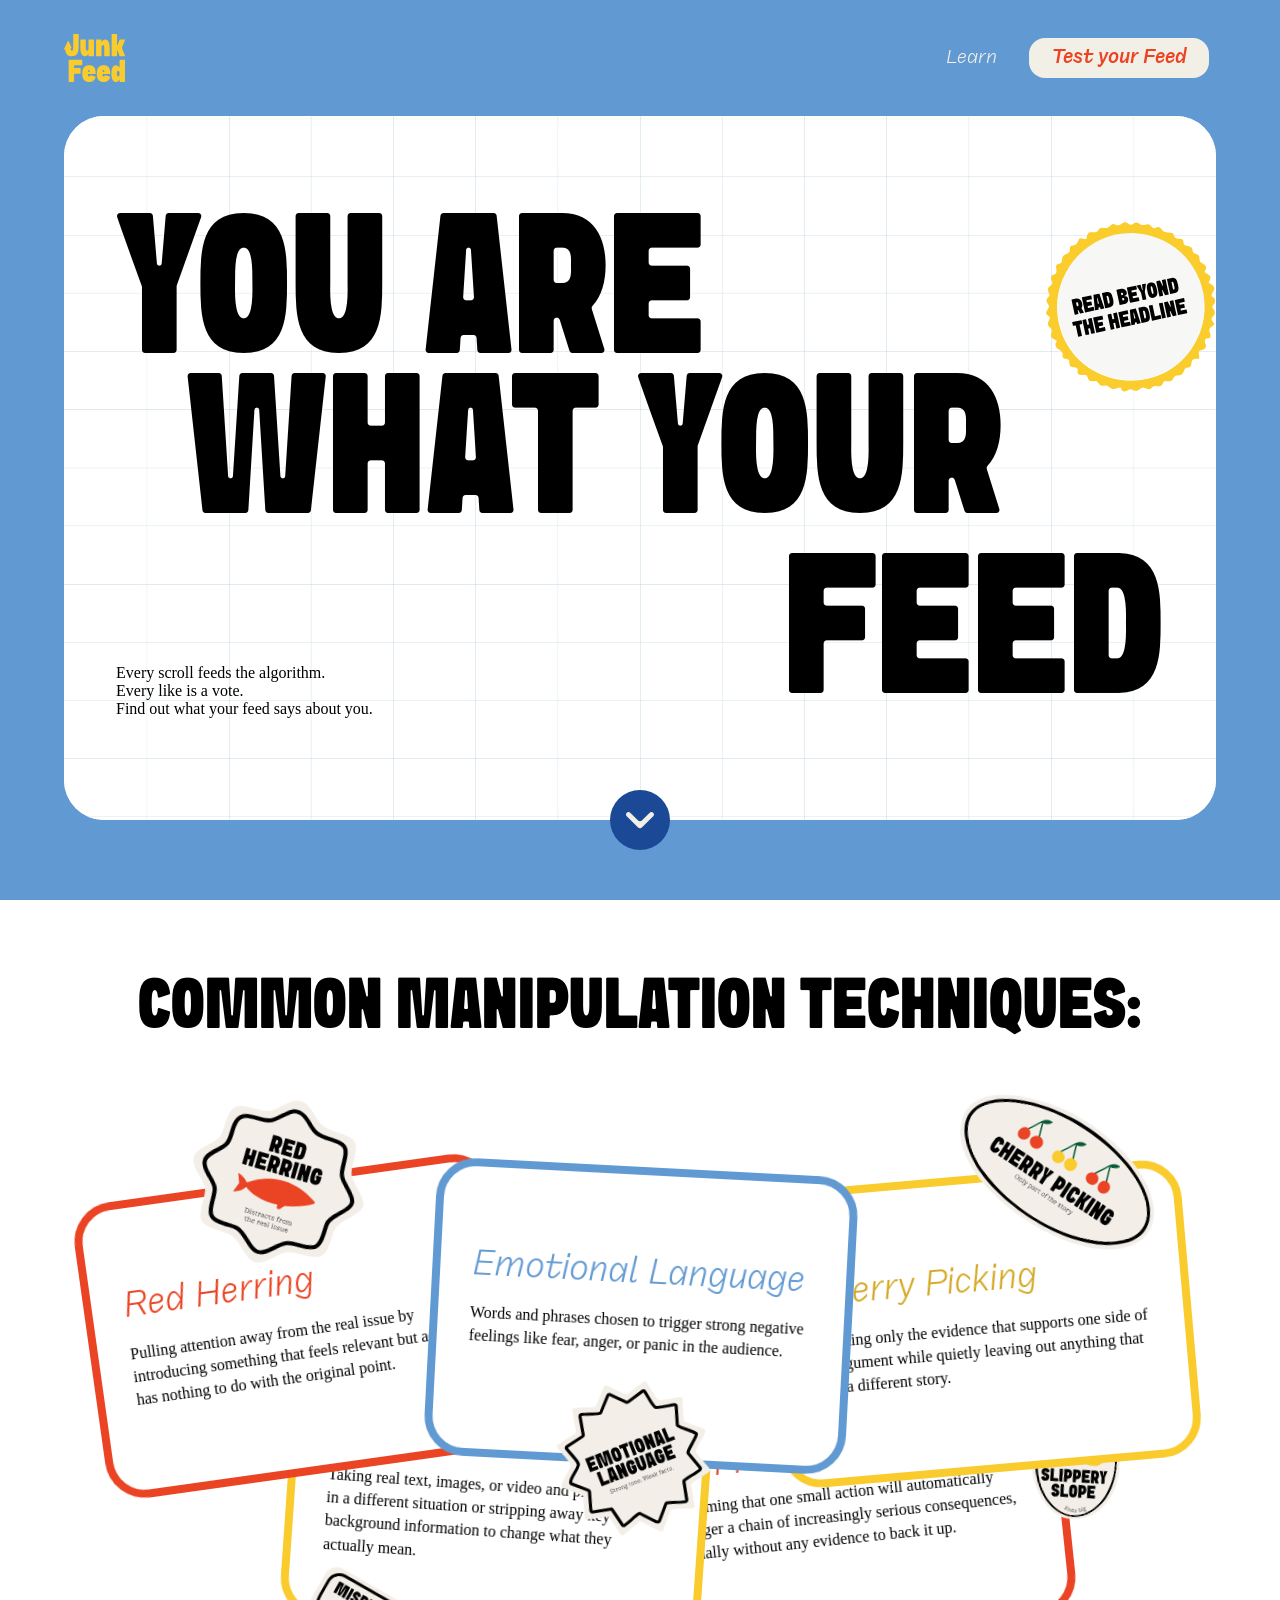
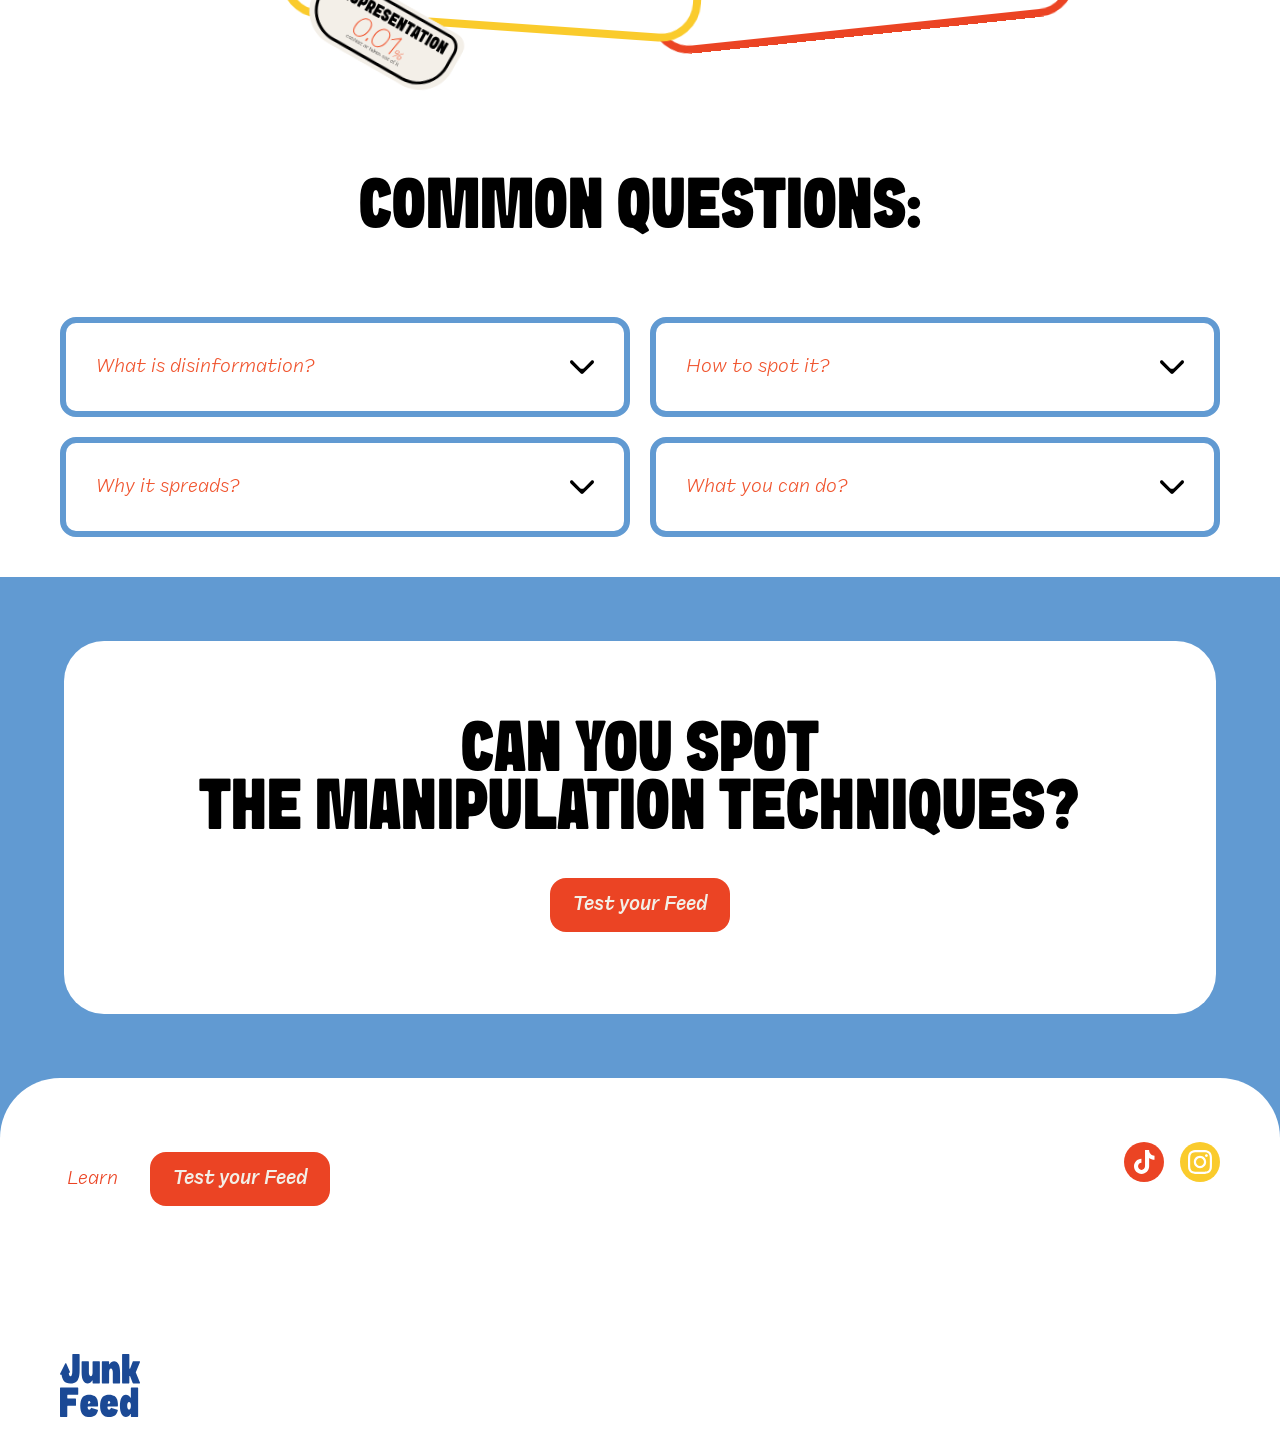
==== index.html @ dbad97f8 "Add Junk Feed static website" ====
<!DOCTYPE html>
<html lang="en">
  <head>
    <meta charset="UTF-8" />
    <meta name="viewport" content="width=device-width, initial-scale=1.0" />
    <title>Junk Feed — You Are What Your Feed</title>
    <link rel="stylesheet" href="css/fonts.css" />
    <link rel="stylesheet" href="css/styles.css" />
    <link rel="stylesheet" href="css/animations.css" />
  </head>
  <body>
    <div class="page page--padded">
      <div class="page__inner">
        <header class="site-header">
          <a href="index.html" class="site-header__logo" aria-label="Junk Feed home">
            <img src="images/logo_nav.svg" alt="Junk Feed" width="62" height="48" />
          </a>
          <button
            type="button"
            class="site-header__menu-toggle"
            aria-expanded="false"
            aria-controls="site-header-nav"
            aria-label="Open menu"
          >
            <span class="site-header__menu-bar" aria-hidden="true"></span>
            <span class="site-header__menu-bar" aria-hidden="true"></span>
            <span class="site-header__menu-bar" aria-hidden="true"></span>
          </button>
          <button
            type="button"
            class="site-header__backdrop"
            aria-label="Close menu"
            tabindex="-1"
            hidden
          ></button>
          <nav id="site-header-nav" class="site-header__nav" aria-label="Main navigation">
            <a href="#techniques" class="site-header__link" data-motion="magnetic">Learn</a>
            <a href="quiz.html" class="btn btn--nav">Test your Feed</a>
          </nav>
        </header>
      </div>

      <div class="hero-block-wrap">
        <section class="hero-block" aria-label="Hero">
          <div class="hero-block__bg" aria-hidden="true"></div>
          <img class="hero-block__grid" src="images/hero-grid.png" alt="" aria-hidden="true" />
          <div class="hero-block__content">
            <h1 class="type-sink-hero hero-block__title">
              You are
              <span class="hero-block__title-line hero-block__title-line--indent">what your</span>
            </h1>
            <img
              class="hero-block__sticker"
              src="images/sticker-hero.svg"
              alt="Read beyond the headline"
              width="243"
              height="243"
            />
            <div class="hero-block__row">
              <p class="hero-block__tagline type-freight-body">
                Every scroll feeds the algorithm.<br />
                Every like is a vote.<br />
                Find out what your feed says about you.
              </p>
              <p class="hero-block__feed type-sink-hero">Feed</p>
            </div>
          </div>
          <a href="#techniques" class="scroll-btn" aria-label="Scroll to techniques">
            <img src="images/icon-arrow.svg" alt="" width="28" height="17" />
          </a>
        </section>
      </div>

      <section id="techniques" class="techniques section" aria-labelledby="techniques-heading">
        <h2 id="techniques-heading" class="techniques__title type-sink-title">
          Common Manipulation Techniques:
        </h2>
        <div class="techniques__grid techniques__grid--home">
          <div class="techniques__row techniques__row--home-first">
            <article
              class="technique-card technique-card--home technique-card--home-1 technique-card--red technique-card--w428"
            >
            <img
              class="technique-badge technique-badge--red-herring"
              src="images/red-herring-sticker.svg"
              alt=""
              aria-hidden="true"
            />
            <h3 class="type-frequenz-card">Red Herring</h3>
            <p class="type-freight-body">
              Pulling attention away from the real issue by introducing something that feels
              relevant but actually has nothing to do with the original point.
            </p>
            </article>
            <article
              class="technique-card technique-card--home technique-card--home-2 technique-card--blue technique-card--w423"
            >
            <img
              class="technique-badge technique-badge--emotional"
              src="images/emotional-language-sticker.svg"
              alt=""
              aria-hidden="true"
            />
            <h3 class="type-frequenz-card">Emotional Language</h3>
            <p class="type-freight-body">
              Words and phrases chosen to trigger strong negative feelings like fear, anger, or
              panic in the audience.
            </p>
            </article>
            <article
              class="technique-card technique-card--home technique-card--home-3 technique-card--yellow technique-card--w421"
            >
            <img
              class="technique-badge technique-badge--cherry"
              src="images/cherry-picking-sticker.svg"
              alt=""
              aria-hidden="true"
            />
            <h3 class="type-frequenz-card">Cherry Picking</h3>
            <p class="type-freight-body">
              Selecting only the evidence that supports one side of an argument while quietly
              leaving out anything that tells a different story.
            </p>
            </article>
          </div>
          <div class="techniques__row techniques__row--home-second">
            <article
              class="technique-card technique-card--home technique-card--home-4 technique-card--yellow technique-card--w421"
            >
            <img
              class="technique-badge technique-badge--misrep"
              src="images/misrepresentation-sticker.svg"
              alt=""
              aria-hidden="true"
            />
            <h3 class="type-frequenz-card">Misrepresentation</h3>
            <p class="type-freight-body">
              Taking real text, images, or video and placing them in a different situation or
              stripping away key background information to change what they actually mean.
            </p>
            </article>
            <article
              class="technique-card technique-card--home technique-card--home-5 technique-card--red technique-card--w428"
            >
            <img
              class="technique-badge technique-badge--slippery"
              src="images/slippery-slope-sticker.svg"
              alt=""
              aria-hidden="true"
            />
            <h3 class="type-frequenz-card">Slippery Slope</h3>
            <p class="type-freight-body">
              Claiming that one small action will automatically trigger a chain of increasingly
              serious consequences, usually without any evidence to back it up.
            </p>
            </article>
          </div>
        </div>
      </section>

      <section id="faq" class="faq faq--full-bleed section" aria-labelledby="faq-heading">
        <h2 id="faq-heading" class="faq__title type-sink-title">Common Questions:</h2>
        <div class="faq__grid">
          <div class="faq-item">
            <button class="faq-item__trigger" type="button" aria-expanded="false">
              <span class="faq-item__question">What is disinformation?</span>
              <span class="faq-item__icon" aria-hidden="true">
                <img src="images/arrow-accordion.svg" alt="" width="24" height="24" />
              </span>
            </button>
            <div class="faq-item__panel" aria-hidden="true">
              <div class="faq-item__answer">
                <p>
                  Disinformation is false or misleading information that is deliberately created and
                  spread to deceive people. Unlike accidental misinformation, disinformation is
                  intentional. It is designed to trigger emotional reactions like fear or outrage,
                  making it more likely to be believed and shared before anyone stops to question it.
                </p>
              </div>
            </div>
          </div>
          <div class="faq-item">
            <button class="faq-item__trigger" type="button" aria-expanded="false">
              <span class="faq-item__question">How to spot it?</span>
              <span class="faq-item__icon" aria-hidden="true">
                <img src="images/arrow-accordion.svg" alt="" width="24" height="24" />
              </span>
            </button>
            <div class="faq-item__panel" aria-hidden="true">
              <div class="faq-item__answer">
                <p>
                  Ask yourself a few simple questions before engaging with any content. Does it make
                  you feel fear, anger, or panic? Does it claim something dramatic that no major news
                  outlet is reporting? Does it use vague sources or no sources at all?
                </p>
              </div>
            </div>
          </div>
          <div class="faq-item">
            <button class="faq-item__trigger" type="button" aria-expanded="false">
              <span class="faq-item__question">Why it spreads?</span>
              <span class="faq-item__icon" aria-hidden="true">
                <img src="images/arrow-accordion.svg" alt="" width="24" height="24" />
              </span>
            </button>
            <div class="faq-item__panel" aria-hidden="true">
              <div class="faq-item__answer">
                <p>
                  Short-form video platforms like TikTok and Instagram use algorithms that
                  prioritise content based on engagement. Every time you watch, rewatch, like, or
                  comment on a video, even a misleading one, the algorithm reads it as a signal of
                  interest and shows it to more people.
                </p>
              </div>
            </div>
          </div>
          <div class="faq-item">
            <button class="faq-item__trigger" type="button" aria-expanded="false">
              <span class="faq-item__question">What you can do?</span>
              <span class="faq-item__icon" aria-hidden="true">
                <img src="images/arrow-accordion.svg" alt="" width="24" height="24" />
              </span>
            </button>
            <div class="faq-item__panel" aria-hidden="true">
              <div class="faq-item__answer">
                <p>
                  You have more power over your feed than you think. Use the Not Interested feature
                  to tell the algorithm what you do not want to see. Report content that feels
                  misleading or harmful.
                </p>
                <p>
                  Check the source before sharing anything that triggers a strong emotional reaction.
                  Small actions add up. Every time you refuse to engage with junk, you starve the
                  algorithm of the signal it needs to spread it further.
                </p>
              </div>
            </div>
          </div>
        </div>
      </section>

      <section class="cta-band section" aria-labelledby="cta-heading">
        <div class="cta-card">
          <h2 id="cta-heading" class="cta-card__title type-sink-title">
            Can you spot<br />the manipulation TECHNIQUES?
          </h2>
          <a href="quiz.html" class="btn btn--cta">Test your Feed</a>
        </div>
      </section>

      <footer class="site-footer section">
        <div class="site-footer__top">
          <nav class="site-footer__nav" aria-label="Footer navigation">
            <a href="#techniques" class="site-footer__link">Learn</a>
            <a href="quiz.html" class="btn btn--cta">Test your Feed</a>
          </nav>
          <div class="site-footer__socials">
            <a href="#" class="site-footer__social site-footer__social--tiktok" aria-label="TikTok">
              <img src="images/tiktok-icon.svg" alt="" width="24" height="24" />
            </a>
            <a
              href="https://www.instagram.com/junk.feed.awareness?igsh=ZHQyY3dncTY5anR4"
              class="site-footer__social site-footer__social--instagram"
              target="_blank"
              rel="noopener noreferrer"
              aria-label="Instagram"
            >
              <img src="images/instagram-icon.svg" alt="" width="24" height="24" />
            </a>
          </div>
        </div>
        <div class="site-footer__logo">
          <img src="images/logo_footer.svg" alt="Junk Feed" width="80" height="63" />
        </div>
      </footer>
    </div>
    <script src="js/nav.js" defer></script>
    <script src="js/learn.js" defer></script>
    <script src="js/motion.js" defer></script>
  </body>
</html>
---- css/fonts.css ----
@font-face {
  font-family: "Sink";
  src: url("../fonts/Sink-Regular.otf") format("opentype");
  font-weight: 400;
  font-style: normal;
  font-display: swap;
}

@font-face {
  font-family: "Frequenz Trial";
  src: url("../fonts/FrequenzTrial-LightItalic.ttf") format("truetype");
  font-weight: 300;
  font-style: italic;
  font-display: swap;
}

@font-face {
  font-family: "Frequenz Trial";
  src: url("../fonts/FrequenzTrial-MediumItalic.ttf") format("truetype");
  font-weight: 500;
  font-style: italic;
  font-display: swap;
}

@font-face {
  font-family: "FreightMacro Pro";
  src: local("FreightMacro Pro Light"), local("Freight Macro Pro Light");
  font-weight: 300;
  font-style: normal;
  font-display: swap;
}
---- css/styles.css ----
/* Figma design tokens */
:root {
  --color-beige: #f2efe7;
  --color-orange: #eb4424;
  --color-blue: #619ad2;
  --color-yellow: #facb2c;
  --color-dark-blue: #1b4995;
  --color-faq-orange: #f0542e;
  --color-faq-border: #b6cbd9;
  --color-black: #000000;
  --color-white: #ffffff;

  --font-sink: "Sink", sans-serif;
  --font-frequenz: "Frequenz Trial", sans-serif;
  --font-freight: "FreightMacro Pro", "Freight Macro Pro", Georgia, serif;

  --max-width: 1440px;
  --content-width: 1312px;
  --radius-lg: 40px;
  --radius-md: 16px;
  --radius-pill: 50px;
  --radius-footer: 60px;
  --sticker-scale: 0.7;
  --hero-bottom-gap: 80px;
  --site-header-height: 116px;
  --color-quiz-selected: #d7e041;

  /* Figma technique-card stroke — 8px solid #eb4424 (main-page decorative line) */
  --brand-line-width: 8px;
  --brand-line-color: var(--color-orange);
}

*,
*::before,
*::after {
  box-sizing: border-box;
  margin: 0;
  padding: 0;
}

html {
  scroll-behavior: smooth;
}

body {
  font-family: var(--font-freight);
  font-weight: 300;
  font-size: 16px;
  line-height: normal;
  letter-spacing: 0;
  color: var(--color-black);
  background-color: var(--color-blue);
  min-height: 100vh;
  overflow-x: hidden;
}

img {
  max-width: 100%;
  height: auto;
  display: block;
}

a {
  text-decoration: none;
  color: inherit;
}

button {
  font-family: inherit;
  cursor: pointer;
  border: none;
  background: none;
}

/* Layout */
.page {
  display: flex;
  flex-direction: column;
  align-items: center;
  width: 100%;
  min-height: 100vh;
}

.page--padded {
  padding: 0 64px;
}

.page__inner {
  width: 100%;
  max-width: var(--max-width);
}

.section {
  width: 100%;
  max-width: var(--max-width);
}

/* Header — Figma nav bar 1312×116, py 28 */
.site-header {
  width: 100%;
  max-width: var(--content-width);
  height: 116px;
  display: flex;
  align-items: center;
  justify-content: space-between;
  padding: 28px 0;
}

.site-header__logo img {
  height: 48px;
  width: 62px;
  object-fit: contain;
}

.site-header__menu-toggle {
  display: none;
}

.site-header__menu-toggle:focus-visible {
  outline: 2px solid var(--color-beige);
  outline-offset: 4px;
  border-radius: 4px;
}

.site-header__menu-bar {
  display: block;
  width: 26px;
  height: 3px;
  border-radius: 2px;
  background-color: var(--color-beige);
  transition:
    transform 0.3s cubic-bezier(0.4, 0, 0.2, 1),
    opacity 0.2s ease;
}

.site-header__backdrop {
  display: none;
}

.site-header__nav {
  display: flex;
  align-items: center;
  gap: 32px;
  padding: 10px 7px;
}

.site-header__link {
  font-family: var(--font-frequenz);
  font-weight: 300;
  font-style: italic;
  font-size: 20px;
  line-height: normal;
  color: var(--color-beige);
}

.site-header__link[aria-current="page"] {
  font-weight: 500;
  text-decoration: underline;
  text-underline-offset: 4px;
}

/* Buttons — Frequenz Trial Medium Italic 20px */
.btn {
  display: inline-flex;
  align-items: center;
  justify-content: center;
  border-radius: var(--radius-md);
  font-family: var(--font-frequenz);
  font-weight: 500;
  font-style: italic;
  font-size: 20px;
  line-height: normal;
  white-space: nowrap;
  transition: opacity 0.15s, transform 0.15s;
}

.btn:hover {
  opacity: 0.92;
  transform: translateY(-1px);
}

.btn:focus-visible,
.scroll-btn:focus-visible,
.faq-item__trigger:focus-visible {
  outline: 2px solid var(--color-dark-blue);
  outline-offset: 3px;
}

.btn--nav {
  background-color: var(--color-beige);
  color: var(--color-orange);
  height: 40px;
  min-width: 180px;
  padding: 0 14px;
}

.btn--cta {
  background-color: var(--color-orange);
  color: var(--color-beige);
  height: 54px;
  min-width: 180px;
  padding: 0 14px;
}

/* Footer — Figma 360px, pt 64, px 60, pb 21, radius top 60; full viewport width */
.site-footer {
  background-color: var(--color-white);
  border-radius: var(--radius-footer) var(--radius-footer) 0 0;
  width: 100vw;
  max-width: none;
  margin-left: calc(50% - 50vw);
  margin-right: calc(50% - 50vw);
  min-height: 360px;
  padding: 64px max(60px, calc((100vw - var(--content-width)) / 2)) 21px;
  display: flex;
  flex-direction: column;
  justify-content: space-between;
  align-items: center;
}

.site-footer__top {
  display: flex;
  align-items: flex-start;
  justify-content: space-between;
  width: 100%;
  max-width: var(--content-width);
}

.site-footer__logo {
  width: 100%;
  max-width: var(--content-width);
}

.site-footer__nav {
  display: flex;
  align-items: center;
  gap: 32px;
  padding: 10px 7px;
}

.site-footer__link {
  font-family: var(--font-frequenz);
  font-weight: 300;
  font-style: italic;
  font-size: 20px;
  color: var(--color-orange);
}

.site-footer__socials {
  display: flex;
  gap: 16px;
}

.site-footer__social {
  width: 40px;
  height: 40px;
  border-radius: var(--radius-pill);
  display: flex;
  align-items: center;
  justify-content: center;
}

.site-footer__social--tiktok {
  background-color: var(--color-orange);
}

.site-footer__social--instagram {
  background-color: var(--color-yellow);
}

.site-footer__social img {
  width: 24px;
  height: 24px;
}

.site-footer__logo img {
  height: 63px;
  width: auto;
}

/* Sink display */
.type-sink-hero {
  font-family: var(--font-sink);
  font-weight: 400;
  font-size: 200px;
  line-height: 0.8;
  letter-spacing: 0;
  text-transform: uppercase;
}

.type-sink-title {
  font-family: var(--font-sink);
  font-weight: 400;
  font-size: 72px;
  line-height: 0.8;
  letter-spacing: 0;
  text-transform: uppercase;
}

.type-sink-quiz-quote {
  font-family: var(--font-sink);
  font-weight: 400;
  font-size: 40px;
  line-height: 0.8;
  letter-spacing: 0;
  text-transform: uppercase;
  text-align: center;
}

.type-frequenz-nav {
  font-family: var(--font-frequenz);
  font-weight: 300;
  font-style: italic;
  font-size: 20px;
  line-height: normal;
}

.type-frequenz-card {
  font-family: var(--font-frequenz);
  font-weight: 300;
  font-style: italic;
  font-size: 36px;
  line-height: 38px;
}

.technique-card--red .type-frequenz-card {
  color: var(--color-orange);
}

.technique-card--blue .type-frequenz-card {
  color: var(--color-blue);
}

.technique-card--yellow .type-frequenz-card {
  color: #d4a824;
}

.type-frequenz-quiz-prompt {
  font-family: var(--font-frequenz);
  font-weight: 300;
  font-style: italic;
  font-size: 36px;
  line-height: 38px;
  color: var(--color-orange);
  text-align: center;
}

.type-frequenz-results {
  font-family: var(--font-frequenz);
  font-weight: 300;
  font-style: italic;
  font-size: 36px;
  line-height: 38px;
  color: var(--color-orange);
  text-align: center;
}

.type-freight-body {
  font-family: var(--font-freight);
  font-weight: 300;
  font-size: 16px;
  line-height: normal;
}

/* Main hero — full viewport width; blue frame via body + bottom gap */
.hero-block-wrap {
  width: 100vw;
  max-width: none;
  margin-left: calc(50% - 50vw);
  margin-right: calc(50% - 50vw);
  padding-left: max(64px, calc((100vw - var(--content-width)) / 2));
  padding-right: max(64px, calc((100vw - var(--content-width)) / 2));
  padding-bottom: var(--hero-bottom-gap);
  box-sizing: border-box;
  min-height: calc(100svh - var(--site-header-height));
  display: flex;
  flex-direction: column;
  align-items: center;
  justify-content: center;
}

.hero-block {
  width: 100%;
  max-width: var(--content-width);
  flex: 1;
  min-height: calc(
    100svh - var(--site-header-height) - var(--hero-bottom-gap) - 60px
  );
  border-radius: var(--radius-lg);
  position: relative;
  overflow: visible;
  display: flex;
  align-items: center;
  justify-content: center;
}

.hero-block__title {
  position: relative;
  z-index: 1;
}

.hero-block__title-line {
  display: block;
}

.hero-block__title-line--indent {
  padding-left: 0.35em;
}

.hero-block__bg {
  position: absolute;
  inset: 0;
  background: var(--color-white);
  border-radius: var(--radius-lg);
}

.hero-block__grid {
  position: absolute;
  inset: 0;
  width: 100%;
  height: 100%;
  object-fit: cover;
  border-radius: var(--radius-lg);
}

.hero-block__content {
  position: relative;
  z-index: 1;
  width: 100%;
  max-width: 1207px;
  min-height: 452px;
  height: 100%;
  padding: 48px 52px;
  display: flex;
  flex-direction: column;
  justify-content: center;
  gap: 20px;
  overflow: visible;
}

.hero-block__row {
  display: flex;
  align-items: flex-end;
  justify-content: space-between;
  max-width: 1122px;
  gap: 24px;
}

.hero-block__tagline {
  max-width: 276px;
}

.hero-block__feed {
  width: 382px;
  text-align: right;
}

/* Figma node 201:3034 — top-right of hero content */
.hero-block__sticker {
  position: absolute;
  right: 0;
  top: 52px;
  width: calc(243px * var(--sticker-scale));
  height: calc(243px * var(--sticker-scale));
  z-index: 2;
  object-fit: contain;
}

/* Half on white card, half on blue — matches Figma hero */
.scroll-btn {
  position: absolute;
  left: 50%;
  bottom: 0;
  z-index: 10;
  width: 60px;
  height: 60px;
  background: var(--color-dark-blue);
  border-radius: 50%;
  display: flex;
  align-items: center;
  justify-content: center;
  transform: translate(-50%, 50%);
  transition: opacity 0.15s, transform 0.15s;
}

.scroll-btn:hover {
  opacity: 0.92;
  transform: translate(-50%, calc(50% + 2px));
}

/* Chevron points down in SVG (cream on dark blue) */
.scroll-btn img {
  width: 28px;
  height: 17px;
  display: block;
  flex-shrink: 0;
}

/* Techniques — full viewport width */
.techniques {
  background: var(--color-white);
  width: 100vw;
  max-width: none;
  margin-left: calc(50% - 50vw);
  margin-right: calc(50% - 50vw);
  padding: 80px max(64px, calc((100vw - var(--content-width)) / 2)) 40px;
  display: flex;
  flex-direction: column;
  align-items: center;
  gap: 80px;
  overflow: visible;
}

.techniques--learn {
  padding-top: 80px;
  padding-bottom: 40px;
}

/* Learn page — content moved to homepage */
.learn-intro {
  background: var(--color-white);
  width: 100vw;
  max-width: none;
  margin-left: calc(50% - 50vw);
  margin-right: calc(50% - 50vw);
  padding: 80px max(64px, calc((100vw - var(--content-width)) / 2)) 64px;
  display: flex;
  flex-direction: column;
  align-items: center;
  gap: 40px;
  text-align: center;
}

.learn-intro__title {
  color: var(--color-black);
  max-width: 900px;
}

.learn-intro__body {
  max-width: 560px;
  color: var(--color-black);
  display: flex;
  flex-direction: column;
  align-items: center;
  gap: 24px;
}

.learn-intro__body a:not(.btn) {
  color: var(--color-orange);
  text-decoration: underline;
  text-underline-offset: 4px;
}

.techniques__title {
  text-align: center;
  color: var(--color-black);
}

.techniques__grid {
  width: 100%;
  display: flex;
  flex-direction: column;
  align-items: center;
  gap: 24px;
}

.techniques__grid--learn {
  gap: 40px;
}

.techniques__row {
  display: flex;
  justify-content: space-between;
  align-items: center;
  gap: 16px;
  width: 100%;
  max-width: var(--content-width);
  position: relative;
  min-height: 363px;
  overflow: visible;
}

/* Homepage — Figma two rows (3 + 2), overlapping cards */
.techniques__grid--home {
  gap: 0;
  width: 100%;
  max-width: var(--content-width);
  display: flex;
  flex-direction: column;
}

.techniques__row--home-first {
  min-height: 360px;
  justify-content: center;
  align-items: center;
  margin-bottom: -96px;
  padding: 48px 24px 0;
}

.techniques__row--home-second {
  min-height: 260px;
  justify-content: center;
  align-items: center;
  max-width: 1320px;
  margin: 0 auto;
  padding: 0 64px 24px;
}

.technique-card--home {
  flex-shrink: 0;
  cursor: pointer;
  transform-origin: center center;
  --card-rotate: 0deg;
  rotate: var(--card-rotate);
}

/* Room for badges so they sit on edges, not over copy */
.technique-card--home-1 {
  padding: 28px 32px 24px;
  padding-top: 104px;
}

.technique-card--home-2 {
  padding: 32px 32px 112px;
}

.technique-card--home-3 {
  padding: 104px 56px 24px 32px;
}

.technique-card--home-4 {
  padding: 32px 32px 108px 40px;
}

.technique-card--home-5 {
  padding: 32px 128px 24px 32px;
}

.technique-card--home > .type-frequenz-card,
.technique-card--home > .type-freight-body {
  position: relative;
  z-index: 2;
}

.techniques__row--home-first .technique-card--home-1 {
  margin: 8px -48px 0 0;
  --card-rotate: -8deg;
  z-index: 3;
}

.techniques__row--home-first .technique-card--home-2 {
  margin: -12px -48px 0;
  --card-rotate: 3deg;
  z-index: 5;
}

.techniques__row--home-first .technique-card--home-3 {
  margin: 4px 0 0 -48px;
  --card-rotate: -5deg;
  z-index: 4;
}

.techniques__row--home-second .technique-card--home-4 {
  margin: -56px -40px 0 72px;
  --card-rotate: 4deg;
  z-index: 2;
}

.techniques__row--home-second .technique-card--home-5 {
  margin: -44px 0 0 -48px;
  --card-rotate: -6deg;
  z-index: 1;
}

/* Badges — on card edges, outside text padding */
.technique-badge {
  position: absolute;
  pointer-events: none;
  z-index: 1;
  object-fit: contain;
  transform-origin: center center;
}

.technique-badge--red-herring {
  --badge-rotate: 12deg;
  top: -88px;
  left: 50%;
  width: calc(247.807px * var(--sticker-scale));
  height: calc(238.568px * var(--sticker-scale));
  translate: -50% 0;
  rotate: var(--badge-rotate);
}

.technique-badge--emotional {
  --badge-rotate: -12deg;
  bottom: -78px;
  left: 50%;
  width: calc(215.843px * var(--sticker-scale));
  height: calc(218.141px * var(--sticker-scale));
  translate: -50% 0;
  rotate: var(--badge-rotate);
}

.technique-badge--cherry {
  --badge-rotate: 19deg;
  top: -82px;
  right: 8px;
  width: calc(301.245px * var(--sticker-scale));
  height: calc(223.254px * var(--sticker-scale));
  rotate: var(--badge-rotate);
}

.technique-badge--misrep {
  --badge-rotate: 13deg;
  bottom: -72px;
  left: 12px;
  width: calc(245.397px * var(--sticker-scale));
  height: calc(152.016px * var(--sticker-scale));
  rotate: var(--badge-rotate);
}

.technique-badge--slippery {
  --badge-rotate: 27deg;
  top: 50%;
  right: -80px;
  width: calc(170.078px * var(--sticker-scale));
  height: calc(193.152px * var(--sticker-scale));
  translate: 0 -50%;
  rotate: var(--badge-rotate);
}

.techniques__row--learn {
  min-height: 363px;
}

.techniques__row--second {
  justify-content: center;
  max-width: 1320px;
  min-height: 300px;
  gap: 16px;
}

.technique-card {
  position: relative;
  flex: 0 1 auto;
  min-height: 298px;
  border: var(--brand-line-width) solid;
  border-radius: var(--radius-lg);
  padding: 80px 32px 16px;
  display: flex;
  flex-direction: column;
  gap: 16px;
  background: var(--color-white);
  overflow: visible;
  z-index: 1;
}

.technique-card--w428 { width: 100%; max-width: 428px; }
.technique-card--w423 { width: 100%; max-width: 423px; }
.technique-card--w421 { width: 100%; max-width: 421px; }

.technique-card--red { border-color: var(--brand-line-color); }
.technique-card--blue { border-color: var(--color-blue); }
.technique-card--yellow { border-color: var(--color-yellow); }

.technique-card .type-freight-body {
  color: var(--color-black);
  line-height: 1.45;
}

/* Stickers — absolute positions from Figma Dev Mode (1312px row) */
.technique-sticker {
  position: absolute;
  pointer-events: none;
  z-index: 2;
  object-fit: contain;
  transform-origin: center center;
}

/* Main page — Frame 18:575 */
.technique-sticker--main-red {
  left: 180px;
  top: -61px;
  width: calc(247.807px * var(--sticker-scale));
  height: calc(238.568px * var(--sticker-scale));
  transform: rotate(12.02deg);
}

.technique-sticker--main-emotional {
  left: 631px;
  top: -42.69px;
  width: calc(215.843px * var(--sticker-scale));
  height: calc(218.141px * var(--sticker-scale));
  transform: rotate(-12.22deg);
}

.technique-sticker--main-cherry {
  left: 1051px;
  top: -66px;
  width: calc(301.245px * var(--sticker-scale));
  height: calc(223.254px * var(--sticker-scale));
  transform: rotate(19.36deg);
}

.technique-sticker--main-misrep {
  left: 190.09px;
  top: -61px;
  width: calc(245.397px * var(--sticker-scale));
  height: calc(152.016px * var(--sticker-scale));
  transform: rotate(12.83deg);
}

.technique-sticker--main-slippery {
  left: 886px;
  top: -76px;
  width: calc(170.078px * var(--sticker-scale));
  height: calc(193.152px * var(--sticker-scale));
  transform: rotate(26.73deg);
}

/* Learn page row 1 — Frame 164:1653 */
.technique-sticker--learn-red {
  left: 214.43px;
  top: -73px;
  width: calc(247.807px * var(--sticker-scale));
  height: calc(238.568px * var(--sticker-scale));
  transform: rotate(12.02deg);
}

.technique-sticker--learn-emotional {
  left: 631px;
  top: -42.69px;
  width: calc(215.843px * var(--sticker-scale));
  height: calc(218.141px * var(--sticker-scale));
  transform: rotate(-12.22deg);
}

.technique-sticker--learn-cherry {
  left: 1062.95px;
  top: -61.05px;
  width: calc(301.245px * var(--sticker-scale));
  height: calc(223.254px * var(--sticker-scale));
  transform: rotate(19.36deg);
}

/* Learn page row 2 — Frame 164:1801 */
.technique-sticker--learn-misrep {
  left: 190.09px;
  top: -61px;
  width: calc(245.397px * var(--sticker-scale));
  height: calc(152.016px * var(--sticker-scale));
  transform: rotate(12.83deg);
}

.technique-sticker--learn-slippery {
  left: 677px;
  top: -26.16px;
  width: calc(170.078px * var(--sticker-scale));
  height: calc(193.152px * var(--sticker-scale));
  transform: rotate(-17.9deg);
}

/* CTA */
.cta-band {
  background: var(--color-blue);
  padding: 64px 0;
  display: flex;
  justify-content: center;
  width: 100%;
}

.cta-card {
  background: var(--color-white);
  border-radius: var(--radius-lg);
  width: 100%;
  max-width: var(--content-width);
  min-height: 373px;
  padding: 57px 63px;
  display: flex;
  flex-direction: column;
  align-items: center;
  justify-content: center;
  gap: 40px;
}

.cta-card__title {
  text-align: center;
  max-width: 1088px;
  color: var(--color-black);
}

/* FAQ — Figma 6px border #619ad2, radius 16, closed h 88 */
.faq {
  background: var(--color-white);
  padding: 80px 60px 40px;
  display: flex;
  flex-direction: column;
  align-items: center;
  gap: 80px;
}

/* Learn page — full viewport width white accordion block */
.faq--full-bleed {
  width: 100vw;
  max-width: none;
  margin-left: calc(50% - 50vw);
  margin-right: calc(50% - 50vw);
  padding: 80px max(60px, calc((100vw - var(--content-width)) / 2)) 40px;
  box-sizing: border-box;
}

.faq__title {
  text-align: center;
  color: var(--color-black);
}

.faq__grid {
  display: grid;
  grid-template-columns: 1fr 1fr;
  gap: 20px;
  align-items: start;
  width: 100%;
  max-width: var(--content-width);
}

.faq-item {
  border: 6px solid var(--color-blue);
  border-radius: var(--radius-md);
  background: var(--color-white);
  overflow: hidden;
  width: 100%;
  align-self: start;
}

.faq-item__trigger {
  width: 100%;
  min-height: 88px;
  box-sizing: border-box;
  display: flex;
  align-items: center;
  justify-content: space-between;
  padding: 24px 30px;
  gap: 20px;
  text-align: left;
  background: none;
  flex-shrink: 0;
}

.faq-item__question {
  font-family: var(--font-frequenz);
  font-weight: 300;
  font-style: italic;
  font-size: 20px;
  line-height: normal;
  color: var(--color-faq-orange);
  flex: 1;
  padding-right: 8px;
}

.faq-item__icon {
  width: 24px;
  height: 24px;
  flex-shrink: 0;
  display: inline-flex;
  align-items: center;
  justify-content: center;
}

/* SVG chevron points up; closed = down ▼, open = up ▲ */
.faq-item__icon img {
  width: 24px;
  height: 14px;
  display: block;
  transition: transform 0.35s ease-in-out;
  transform: rotate(180deg);
}

.faq-item--open .faq-item__icon img {
  transform: rotate(0deg);
}

.faq-item__panel {
  max-height: 0;
  overflow: hidden;
  opacity: 0;
  transition:
    max-height 0.4s ease-in-out,
    opacity 0.35s ease-in-out;
}

.faq-item--open .faq-item__panel {
  opacity: 1;
}

.faq-item--open .faq-item__trigger {
  border-bottom: 1px solid var(--color-faq-border);
  height: auto;
  min-height: 88px;
}

.faq-item__answer {
  padding: 28px 30px 32px;
  font-family: var(--font-freight);
  font-weight: 300;
  font-size: 16px;
  line-height: 1.5;
}

.faq-item__answer p + p {
  margin-top: 1em;
}

/* Quiz shell — Figma frame 62:1512 */
.quiz-screen {
  width: 100%;
  max-width: var(--content-width);
  min-height: 600px;
  border-radius: var(--radius-lg);
  position: relative;
  overflow: hidden;
  display: flex;
  align-items: center;
  justify-content: center;
  padding: 64px 60px 52px;
}

.quiz-screen .hero-block__bg,
.quiz-screen .hero-block__grid {
  position: absolute;
  inset: 0;
  border-radius: var(--radius-lg);
}

.quiz-screen .hero-block__grid {
  width: 100%;
  height: 100%;
  object-fit: cover;
}

.quiz-screen--landing {
  padding: 57px 63px;
}

.quiz-screen__inner {
  position: relative;
  z-index: 1;
  display: flex;
  flex-direction: column;
  align-items: center;
  gap: 60px;
  width: 100%;
  max-width: 1088px;
}

.quiz-screen__body {
  width: 100%;
  display: flex;
  flex-direction: column;
  align-items: center;
  gap: 40px;
}

.quiz-screen__intro {
  display: flex;
  flex-direction: column;
  align-items: center;
  gap: 24px;
  text-align: center;
}

/* Quiz pages — question progress bar matches Figma technique-card stroke */
.quiz-progress-bar-container {
  position: fixed;
  top: 0;
  left: 0;
  width: 100%;
  height: var(--brand-line-width);
  background: transparent;
  z-index: 10000;
  pointer-events: none;
}

.quiz-progress-bar-container .quiz-progress-bar {
  display: block;
  height: 100%;
  width: 0%;
  background-color: var(--brand-line-color);
  border-radius: 0;
  transition: width 0.4s ease-out;
}

.quiz-progress {
  font-family: var(--font-freight);
  font-weight: 300;
  font-size: 16px;
  line-height: normal;
  width: 104px;
  text-align: center;
}

.quiz-quote-wrap {
  max-width: 1089px;
  padding: 0 107px;
}

.quiz-quote {
  color: var(--color-black);
}

.quiz-answers {
  display: flex;
  gap: 20px;
  width: 100%;
  max-width: 856px;
}

.quiz-answers__col {
  flex: 1;
  display: flex;
  flex-direction: column;
  gap: 40px;
}

.quiz-answer-btn {
  width: 100%;
  height: 54px;
  border-radius: var(--radius-md);
  background: var(--color-blue);
  color: var(--color-beige);
  font-family: var(--font-frequenz);
  font-weight: 500;
  font-style: italic;
  font-size: 20px;
  line-height: normal;
  padding: 0 14px;
  transition: background 0.2s, transform 0.15s;
}

.quiz-answer-btn:hover:not(:disabled) {
  opacity: 0.9;
}

.quiz-answer-btn:disabled {
  cursor: default;
}

.quiz-answer-btn:disabled:hover {
  opacity: 1;
  transform: none;
}

/* Figma feedback — green: correct, orange: wrong selection */
.quiz-answer-btn--correct {
  background: var(--color-quiz-selected);
  color: var(--color-beige);
}

.quiz-answer-btn--incorrect {
  background: var(--color-orange);
  color: var(--color-beige);
}

.quiz-next-btn {
  min-width: 180px;
}

.quiz-next-btn[hidden] {
  display: none;
}

.results-copy {
  display: flex;
  flex-direction: column;
  align-items: center;
  gap: 24px;
  text-align: center;
}

.results-title {
  max-width: 1088px;
  color: var(--color-black);
}

/* Responsive */
@media (max-width: 768px) {
  .page--padded {
    padding: 0 20px;
  }

  body.is-nav-open {
    overflow: hidden;
  }

  .site-header {
    position: relative;
    z-index: 10002;
    flex-direction: row;
    align-items: center;
    justify-content: space-between;
    height: 72px;
    gap: 0;
    padding: 12px 0;
  }

  .site-header__menu-toggle {
    display: flex;
    flex-direction: column;
    justify-content: center;
    align-items: center;
    gap: 6px;
    width: 48px;
    height: 48px;
    padding: 0;
    margin-left: auto;
    flex-shrink: 0;
  }

  .site-header.is-menu-open .site-header__menu-bar:nth-child(1) {
    transform: translateY(9px) rotate(45deg);
  }

  .site-header.is-menu-open .site-header__menu-bar:nth-child(2) {
    opacity: 0;
  }

  .site-header.is-menu-open .site-header__menu-bar:nth-child(3) {
    transform: translateY(-9px) rotate(-45deg);
  }

  .site-header__backdrop {
    display: block;
    position: fixed;
    inset: 0;
    z-index: 10000;
    border: none;
    padding: 0;
    margin: 0;
    width: 100%;
    height: 100%;
    background: rgba(0, 0, 0, 0.45);
    cursor: pointer;
    opacity: 0;
    visibility: hidden;
    transition:
      opacity 0.3s ease,
      visibility 0.3s ease;
  }

  .site-header.is-menu-open .site-header__backdrop {
    opacity: 1;
    visibility: visible;
  }

  .site-header__nav {
    position: fixed;
    top: 0;
    right: 0;
    z-index: 10001;
    width: min(88vw, 320px);
    height: 100dvh;
    height: 100vh;
    flex-direction: column;
    align-items: stretch;
    justify-content: flex-start;
    gap: 28px;
    padding: 96px 28px 40px;
    background-color: var(--color-dark-blue);
    box-shadow: -8px 0 32px rgba(0, 0, 0, 0.2);
    transform: translateX(100%);
    visibility: hidden;
    transition: transform 0.35s cubic-bezier(0.4, 0, 0.2, 1), visibility 0.35s;
    overflow-y: auto;
  }

  .site-header.is-menu-open .site-header__nav {
    transform: translateX(0);
    visibility: visible;
  }

  .site-header__link {
    font-size: 24px;
    padding: 8px 0;
  }

  .btn--nav,
  .btn--cta {
    width: 100%;
    min-width: unset;
    height: 52px;
    font-size: 20px;
  }

  :root {
    --site-header-height: 72px;
  }

  .type-sink-hero {
    font-size: 48px;
  }

  .type-sink-title,
  .cta-card__title,
  .techniques__title,
  .faq__title,
  .results-title {
    font-size: 36px;
  }

  .type-sink-quiz-quote {
    font-size: 24px;
  }

  .hero-block__row {
    flex-direction: column;
    align-items: flex-start;
  }

  .hero-block__feed {
    width: auto;
    font-size: 48px;
    align-self: flex-end;
  }

  :root {
    --hero-bottom-gap: 48px;
  }

  .hero-block-wrap {
    padding-left: 20px;
    padding-right: 20px;
    min-height: calc(100svh - 180px);
  }

  .hero-block {
    min-height: calc(100svh - 280px);
  }

  .hero-block__sticker {
    position: static;
    margin: 16px auto 0;
    width: calc(160px * var(--sticker-scale));
    height: auto;
    left: auto;
    top: auto;
  }

  .scroll-btn {
    width: 52px;
    height: 52px;
    transform: translate(-50%, 50%);
  }

  .scroll-btn:hover {
    transform: translate(-50%, calc(50% + 2px));
  }

  .scroll-btn img {
    width: 24px;
    height: auto;
  }

  .technique-sticker {
    position: static;
    display: block;
    width: min(70vw, calc(220px * var(--sticker-scale))) !important;
    height: auto !important;
    margin: 0 auto 12px;
    transform: none !important;
  }

  .techniques__row--home-first,
  .techniques__row--home-second {
    flex-direction: column;
    min-height: auto;
    padding: 0;
    gap: 48px;
    margin-bottom: 0;
  }

  .techniques__row--home-first .technique-card--home,
  .techniques__row--home-second .technique-card--home {
    width: 100%;
    max-width: 400px;
    margin: 0 auto !important;
    rotate: 0deg !important;
    translate: none !important;
    scale: 1 !important;
    opacity: 1 !important;
    z-index: 1 !important;
    animation: none !important;
  }

  .techniques__grid--home .technique-card.motion-card-reveal.is-visible .type-frequenz-card,
  .techniques__grid--home .technique-card.motion-card-reveal.is-visible .type-freight-body {
    animation: none !important;
    translate: none !important;
  }

  .technique-card--home:hover {
    translate: none !important;
    scale: 1.02 !important;
  }

  .techniques__grid--home:has(.technique-card--home:hover) .technique-card--home:not(:hover) {
    opacity: 1 !important;
    scale: 1 !important;
  }

  .technique-badge {
    position: static;
    display: block;
    width: min(70vw, calc(220px * var(--sticker-scale))) !important;
    height: auto !important;
    margin: 0 auto 12px;
    translate: none !important;
    rotate: none !important;
    top: auto;
    right: auto;
    bottom: auto;
    left: auto;
  }

  .techniques__row--learn,
  .techniques__row--second {
    flex-direction: column;
    min-height: auto;
    padding: 0;
    gap: 24px;
    margin-bottom: 0;
  }

  .technique-sticker {
    position: static;
    display: block;
    width: min(70vw, calc(220px * var(--sticker-scale))) !important;
    height: auto !important;
    margin: 0 auto 12px;
    transform: none !important;
  }

  .techniques__row--learn .technique-sticker {
    order: -1;
  }

  .techniques {
    padding: 48px 20px 32px;
    gap: 40px;
  }

  .techniques--learn {
    padding-top: 48px;
    padding-bottom: 32px;
  }

  .faq--full-bleed {
    padding: 48px 20px 32px;
  }

  .site-footer {
    padding-left: 20px;
    padding-right: 20px;
  }

  .scroll-btn img {
    width: 22px;
    height: auto;
  }

  .faq-item__trigger {
    padding: 20px 24px;
    min-height: 72px;
    height: auto;
  }

  .faq-item__answer {
    padding: 24px 24px 28px;
  }

  .faq-item__icon {
    align-self: center;
  }

  .technique-card {
    max-width: 100% !important;
    width: 100%;
  }

  .faq__grid {
    grid-template-columns: 1fr;
  }

  .faq-item__question {
    font-size: 20px;
    line-height: normal;
  }

  .quiz-answers {
    flex-direction: column;
    max-width: 100%;
  }

  .quiz-quote-wrap {
    padding: 0;
  }

  .site-footer__top {
    flex-direction: column;
    gap: 24px;
    align-items: center;
  }

  .site-footer__nav {
    flex-direction: column;
    width: 100%;
  }

  .site-footer__nav .btn--cta {
    width: 100%;
  }
}
---- css/animations.css ----
/* Motion design tokens */
:root {
  --motion-speed: 0.3s;
  --motion-speed-slow: 0.5s;
  --motion-ease: cubic-bezier(0.4, 0, 0.2, 1);
  --motion-bounce: cubic-bezier(0.68, -0.55, 0.265, 1.55);
  --motion-spring: cubic-bezier(0.34, 1.56, 0.64, 1);
}

/* Reduced motion */
.reduce-motion *,
.reduce-motion *::before,
.reduce-motion *::after {
  animation-duration: 0.01ms !important;
  animation-iteration-count: 1 !important;
  transition-duration: 0.01ms !important;
}

.reduce-motion .motion-card-reveal,
.reduce-motion .motion-sticker-reveal {
  opacity: 1 !important;
  transform: none !important;
  transition: none !important;
  will-change: auto !important;
}

.reduce-motion .technique-card.motion-card-hover.is-hovered,
.reduce-motion .technique-sticker.is-sticker-active {
  transform: none !important;
  box-shadow: none !important;
}

@media (prefers-reduced-motion: reduce) {
  .motion-card-reveal,
  .motion-sticker-reveal {
    opacity: 1;
    transform: none;
    transition: none;
    will-change: auto;
  }

  .technique-card.motion-card-hover.is-hovered,
  .technique-sticker.is-sticker-active {
    transform: none !important;
    box-shadow: none !important;
  }
}

/* Magnetic / interactive targets */
.motion-magnetic {
  will-change: transform;
  transform: translateZ(0);
  transition: transform 0.2s var(--motion-ease);
}

.motion-magnetic-btn {
  will-change: transform;
  transform: translateZ(0);
  transition:
    transform 0.25s var(--motion-bounce),
    opacity 0.2s var(--motion-ease),
    background-color 0.2s var(--motion-ease);
}

.motion-magnetic-btn:hover {
  transform: translateZ(0) scale(1.05) rotate(-2deg);
}

/* Stickers */
.motion-sticker {
  will-change: transform;
  transform: translateZ(0);
  transition: transform 0.45s var(--motion-spring);
  cursor: default;
}

.motion-sticker:hover {
  transform: translateZ(0) scale(1.15) rotate(6deg);
  animation: motion-sticker-wobble 0.6s var(--motion-ease);
}

.motion-sticker.is-near {
  animation: motion-sticker-float 2.5s ease-in-out infinite;
}

.motion-sticker.is-pressed {
  animation: motion-sticker-squish 0.45s var(--motion-bounce);
}

@keyframes motion-sticker-wobble {
  0%,
  100% {
    rotate: 6deg;
  }
  25% {
    rotate: -4deg;
  }
  75% {
    rotate: 8deg;
  }
}

@keyframes motion-sticker-float {
  0%,
  100% {
    translate: 0 0;
  }
  50% {
    translate: 0 -6px;
  }
}

@keyframes motion-sticker-squish {
  0% {
    scale: 1 1;
  }
  35% {
    scale: 1.1 0.9;
  }
  70% {
    scale: 0.95 1.05;
  }
  100% {
    scale: 1 1;
  }
}

/* Technique card hover — lift, scale (+ JS tilt on pointer devices) */
.technique-card.motion-card-hover {
  cursor: pointer;
  transform-style: preserve-3d;
  backface-visibility: hidden;
  transition: transform 0.4s cubic-bezier(0.4, 0, 0.2, 1);
}

.technique-card.motion-card-hover.is-hovered {
  z-index: 10;
  box-shadow: none !important;
}

.technique-sticker.is-sticker-active {
  z-index: 11;
  transition: transform 0.4s cubic-bezier(0.68, -0.55, 0.265, 1.55) !important;
}

@media (hover: none) and (pointer: coarse) {
  .technique-card.motion-card-reveal.is-visible:active {
    transform: scale(0.98) translateZ(0);
  }
}

/* Scroll reveal */
.motion-reveal {
  opacity: 0;
  transform: translateY(40px) translateZ(0);
  transition:
    opacity var(--motion-speed-slow) var(--motion-ease),
    transform var(--motion-speed-slow) var(--motion-ease);
}

.motion-reveal.is-visible {
  opacity: 1;
  transform: translateY(0) translateZ(0);
}

.motion-reveal--stagger > * {
  opacity: 0;
  transform: translateY(28px) translateZ(0);
  transition:
    opacity var(--motion-speed-slow) var(--motion-ease),
    transform var(--motion-speed-slow) var(--motion-ease);
}

.motion-reveal--stagger.is-visible > * {
  opacity: 1;
  transform: translateY(0) translateZ(0);
}

/* Technique cards — scroll-triggered staggered reveal */
.motion-card-reveal {
  opacity: 0;
  transform: translateY(50px) scale(0.95) translateZ(0);
  transition:
    opacity 0.8s cubic-bezier(0.4, 0, 0.2, 1),
    transform 0.8s cubic-bezier(0.4, 0, 0.2, 1);
  transition-delay: var(--reveal-delay, 0ms);
  will-change: transform, opacity;
}

.motion-card-reveal.is-visible {
  opacity: 1;
  transform: translateY(0) scale(1) translateZ(0);
  will-change: auto;
}

.motion-sticker-reveal {
  opacity: 0;
  transform: translateY(-20px) scale(0.8) translateZ(0);
  transition:
    opacity 0.6s cubic-bezier(0.4, 0, 0.2, 1),
    transform 0.6s cubic-bezier(0.68, -0.55, 0.265, 1.55);
  transition-delay: var(--reveal-delay, 300ms);
  will-change: transform, opacity;
}

.motion-sticker-reveal.is-visible {
  opacity: 1;
  will-change: auto;
}

.technique-sticker--main-red.motion-sticker-reveal.is-visible,
.technique-sticker--learn-red.motion-sticker-reveal.is-visible {
  transform: rotate(12.02deg) translateZ(0);
}

.technique-sticker--main-emotional.motion-sticker-reveal.is-visible,
.technique-sticker--learn-emotional.motion-sticker-reveal.is-visible {
  transform: rotate(-12.22deg) translateZ(0);
}

.technique-sticker--main-cherry.motion-sticker-reveal.is-visible,
.technique-sticker--learn-cherry.motion-sticker-reveal.is-visible {
  transform: rotate(19.36deg) translateZ(0);
}

.technique-sticker--learn-misrep.motion-sticker-reveal.is-visible {
  transform: rotate(12.83deg) translateZ(0);
}

.technique-sticker--learn-slippery.motion-sticker-reveal.is-visible {
  transform: rotate(-17.9deg) translateZ(0);
}

/* Parallax layers */
.motion-parallax {
  will-change: transform;
  transform: translateZ(0);
}

/* No shadow / glow on hover (site-wide) */
a:hover,
button:hover,
.btn:hover,
.technique-card:hover,
.technique-card.motion-card-hover.is-hovered,
.motion-sticker:hover,
.site-footer__social:hover,
.scroll-btn:hover,
.quiz-answer-btn:hover {
  box-shadow: none !important;
  text-shadow: none !important;
  filter: none !important;
}

/* Quiz */
.quiz-screen.motion-quiz-enter {
  animation: motion-quiz-slide-in 0.55s var(--motion-ease) forwards;
}

.quiz-screen.motion-quiz-exit {
  animation: motion-quiz-slide-out 0.4s var(--motion-ease) forwards;
}

@keyframes motion-quiz-slide-in {
  from {
    opacity: 0;
    transform: translateX(60px) translateZ(0);
  }
  to {
    opacity: 1;
    transform: translateX(0) translateZ(0);
  }
}

@keyframes motion-quiz-slide-out {
  from {
    opacity: 1;
    transform: translateX(0) translateZ(0);
  }
  to {
    opacity: 0;
    transform: translateX(-80px) translateZ(0);
  }
}

.quiz-answer-btn.motion-answer-pop {
  animation: motion-answer-pop 0.4s var(--motion-bounce);
}

.quiz-answer-btn.motion-shake {
  animation: motion-shake 0.5s var(--motion-ease);
}

.quiz-answer-btn.motion-success-bounce {
  animation: motion-success-bounce 0.55s var(--motion-bounce);
}

#quiz-answers.is-animating .quiz-answer-btn {
  pointer-events: none;
}

@keyframes motion-shake {
  0%,
  100% {
    transform: translateX(0) translateZ(0);
  }
  20%,
  60% {
    transform: translateX(-10px) translateZ(0);
  }
  40%,
  80% {
    transform: translateX(10px) translateZ(0);
  }
}

@keyframes motion-success-bounce {
  0%,
  100% {
    transform: scale(1) translateZ(0);
  }
  40% {
    transform: scale(1.06) translateZ(0);
  }
  70% {
    transform: scale(0.98) translateZ(0);
  }
}

@keyframes motion-answer-pop {
  0% {
    transform: scale(1) translateZ(0);
  }
  50% {
    transform: scale(1.04) translateZ(0);
  }
  100% {
    transform: scale(1) translateZ(0);
  }
}

/* Results */
.results-copy.motion-results-enter {
  animation: motion-results-in 0.7s var(--motion-bounce) forwards;
}

@keyframes motion-results-in {
  from {
    opacity: 0;
    transform: scale(0.92) translateY(24px) translateZ(0);
  }
  to {
    opacity: 1;
    transform: scale(1) translateY(0) translateZ(0);
  }
}

/* Confetti particles */
.motion-confetti {
  position: fixed;
  inset: 0;
  pointer-events: none;
  z-index: 10000;
  overflow: hidden;
}

.motion-confetti__piece {
  position: absolute;
  width: 10px;
  height: 10px;
  border-radius: 2px;
  opacity: 0;
  animation: motion-confetti-fall 1.2s var(--motion-ease) forwards;
  will-change: transform, opacity;
}

@keyframes motion-confetti-fall {
  0% {
    opacity: 1;
    transform: translateY(0) rotate(0deg) translateZ(0);
  }
  100% {
    opacity: 0;
    transform: translate(var(--dx), var(--dy)) rotate(720deg) translateZ(0);
  }
}

/* Homepage technique cards — flat 2D testimonial motion (translate only) */
@keyframes testimonial-card-slam {
  0% {
    translate: 0 88px;
  }
  55% {
    translate: 0 -10px;
  }
  78% {
    translate: 0 5px;
  }
  100% {
    translate: 0 0;
  }
}

@keyframes testimonial-card-float {
  0%,
  100% {
    translate: 0 0;
  }
  50% {
    translate: 0 -12px;
  }
}

@keyframes testimonial-text-rise {
  0% {
    translate: 0 28px;
  }
  100% {
    translate: 0 0;
  }
}

.techniques__grid--home .technique-card.motion-card-reveal {
  opacity: 1;
  translate: 0 88px;
  scale: 1;
  rotate: var(--card-rotate);
  will-change: translate;
}

.techniques__grid--home .technique-card.motion-card-reveal.is-visible {
  opacity: 1;
  will-change: translate;
  animation:
    testimonial-card-slam 1.1s cubic-bezier(0.22, 1.2, 0.36, 1) var(--reveal-delay, 0ms) forwards,
    testimonial-card-float 5.5s ease-in-out calc(var(--reveal-delay, 0ms) + 1.1s) infinite;
}

.techniques__grid--home .technique-card.motion-card-reveal.is-visible .type-frequenz-card {
  animation: testimonial-text-rise 0.85s cubic-bezier(0.22, 1.15, 0.36, 1)
    calc(var(--reveal-delay, 0ms) + 0.18s) both;
}

.techniques__grid--home .technique-card.motion-card-reveal.is-visible .type-freight-body {
  animation: testimonial-text-rise 0.85s cubic-bezier(0.22, 1.15, 0.36, 1)
    calc(var(--reveal-delay, 0ms) + 0.32s) both;
}

.technique-card--home {
  opacity: 1;
  transition: translate 0.55s cubic-bezier(0.22, 1.15, 0.36, 1);
}

.technique-card--home:hover {
  animation-play-state: paused, paused;
  translate: 0 -22px;
  scale: 1;
  z-index: 100;
}

.techniques__grid--home:has(.technique-card--home:hover) .technique-card--home:not(:hover) {
  opacity: 1;
  scale: 1;
  translate: 0 6px;
}

.reduce-motion .techniques__grid--home .technique-card.motion-card-reveal,
.reduce-motion .techniques__grid--home .technique-card.motion-card-reveal.is-visible,
.reduce-motion .techniques__grid--home .technique-card.motion-card-reveal.is-visible .type-frequenz-card,
.reduce-motion .techniques__grid--home .technique-card.motion-card-reveal.is-visible .type-freight-body {
  opacity: 1 !important;
  translate: 0 0 !important;
  scale: 1 !important;
  animation: none !important;
}

@media (prefers-reduced-motion: reduce) {
  .techniques__grid--home .technique-card.motion-card-reveal.is-visible,
  .techniques__grid--home .technique-card.motion-card-reveal.is-visible .type-frequenz-card,
  .techniques__grid--home .technique-card.motion-card-reveal.is-visible .type-freight-body {
    animation: none;
    translate: 0 0;
    rotate: var(--card-rotate);
  }
}

@media (max-width: 1200px) {
  .techniques__row--home-first .technique-card--home-1,
  .techniques__row--home-first .technique-card--home-3 {
    margin-left: 0;
    margin-right: -36px;
  }

  .techniques__row--home-second .technique-card--home-4 {
    margin-left: 32px;
  }
}

@media (max-width: 768px) {
  .technique-card.motion-card-hover.is-hovered {
    transform: none !important;
    box-shadow: none !important;
  }
}
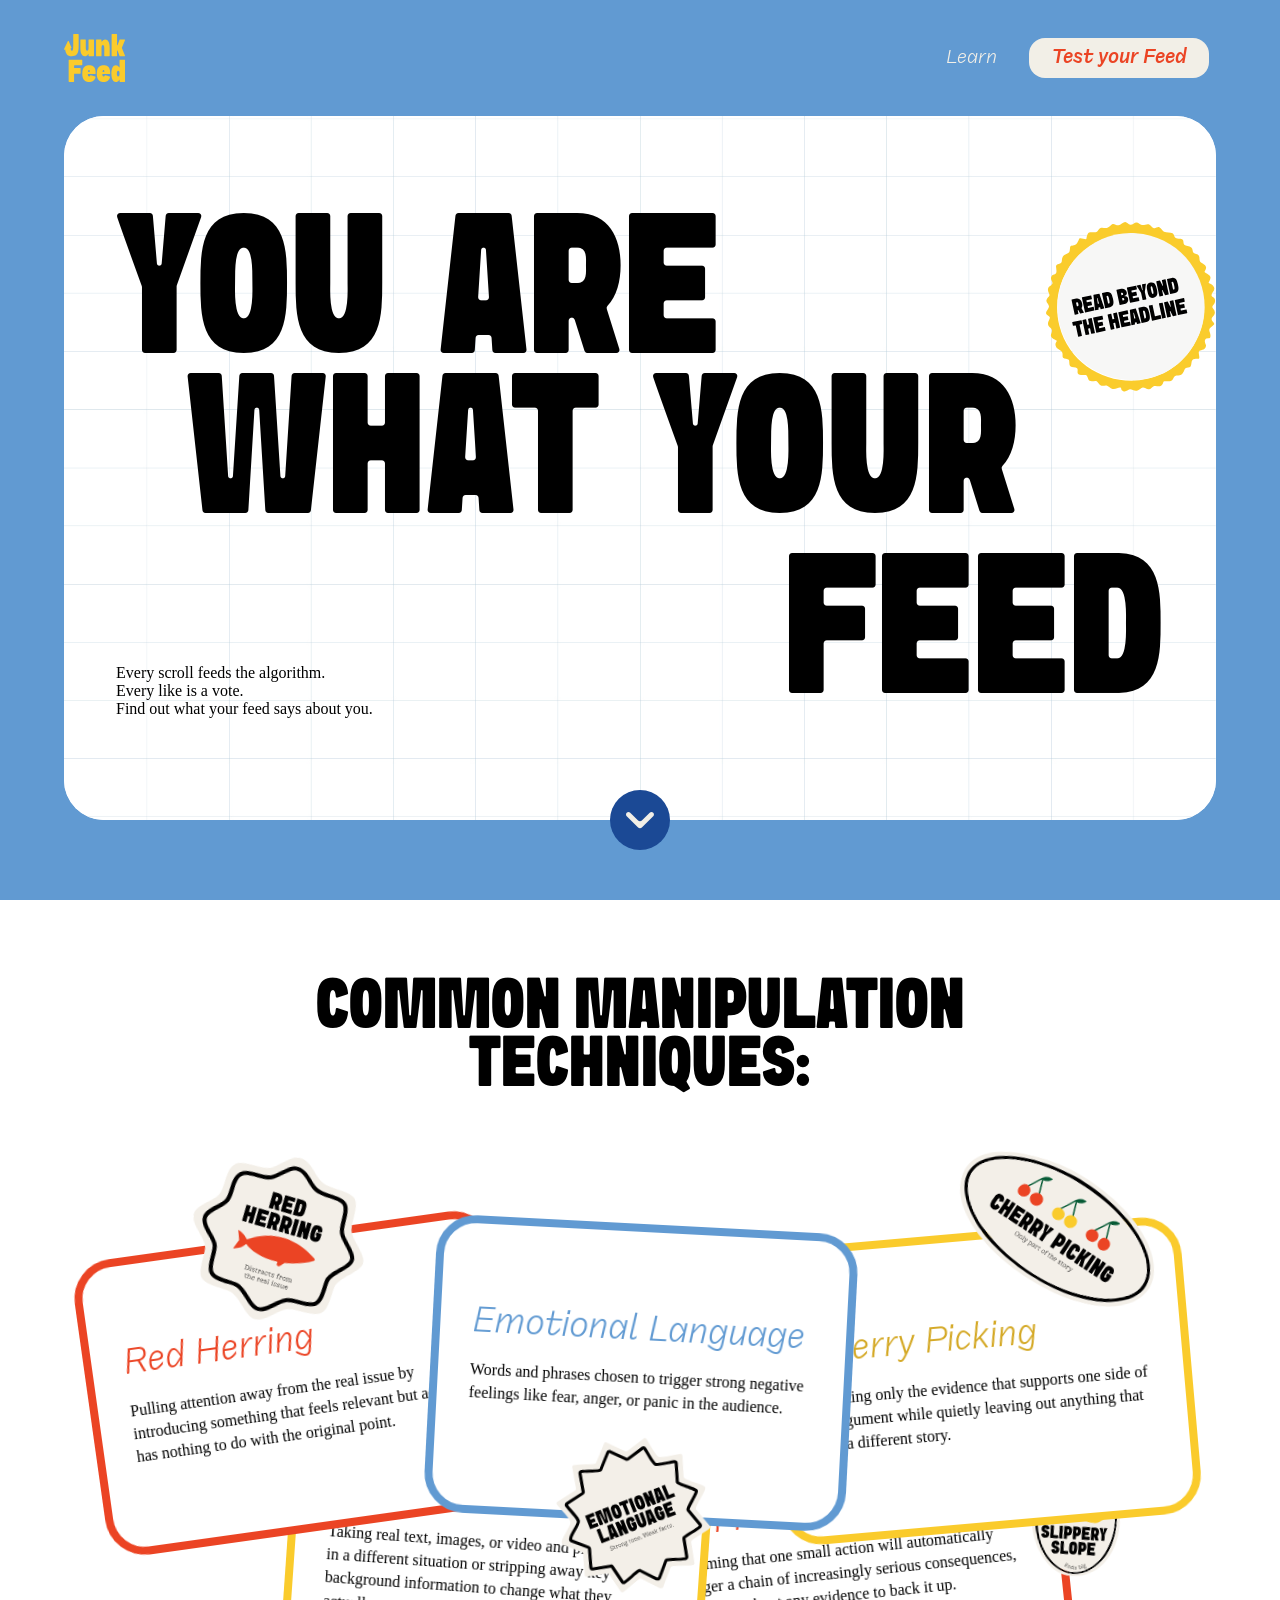
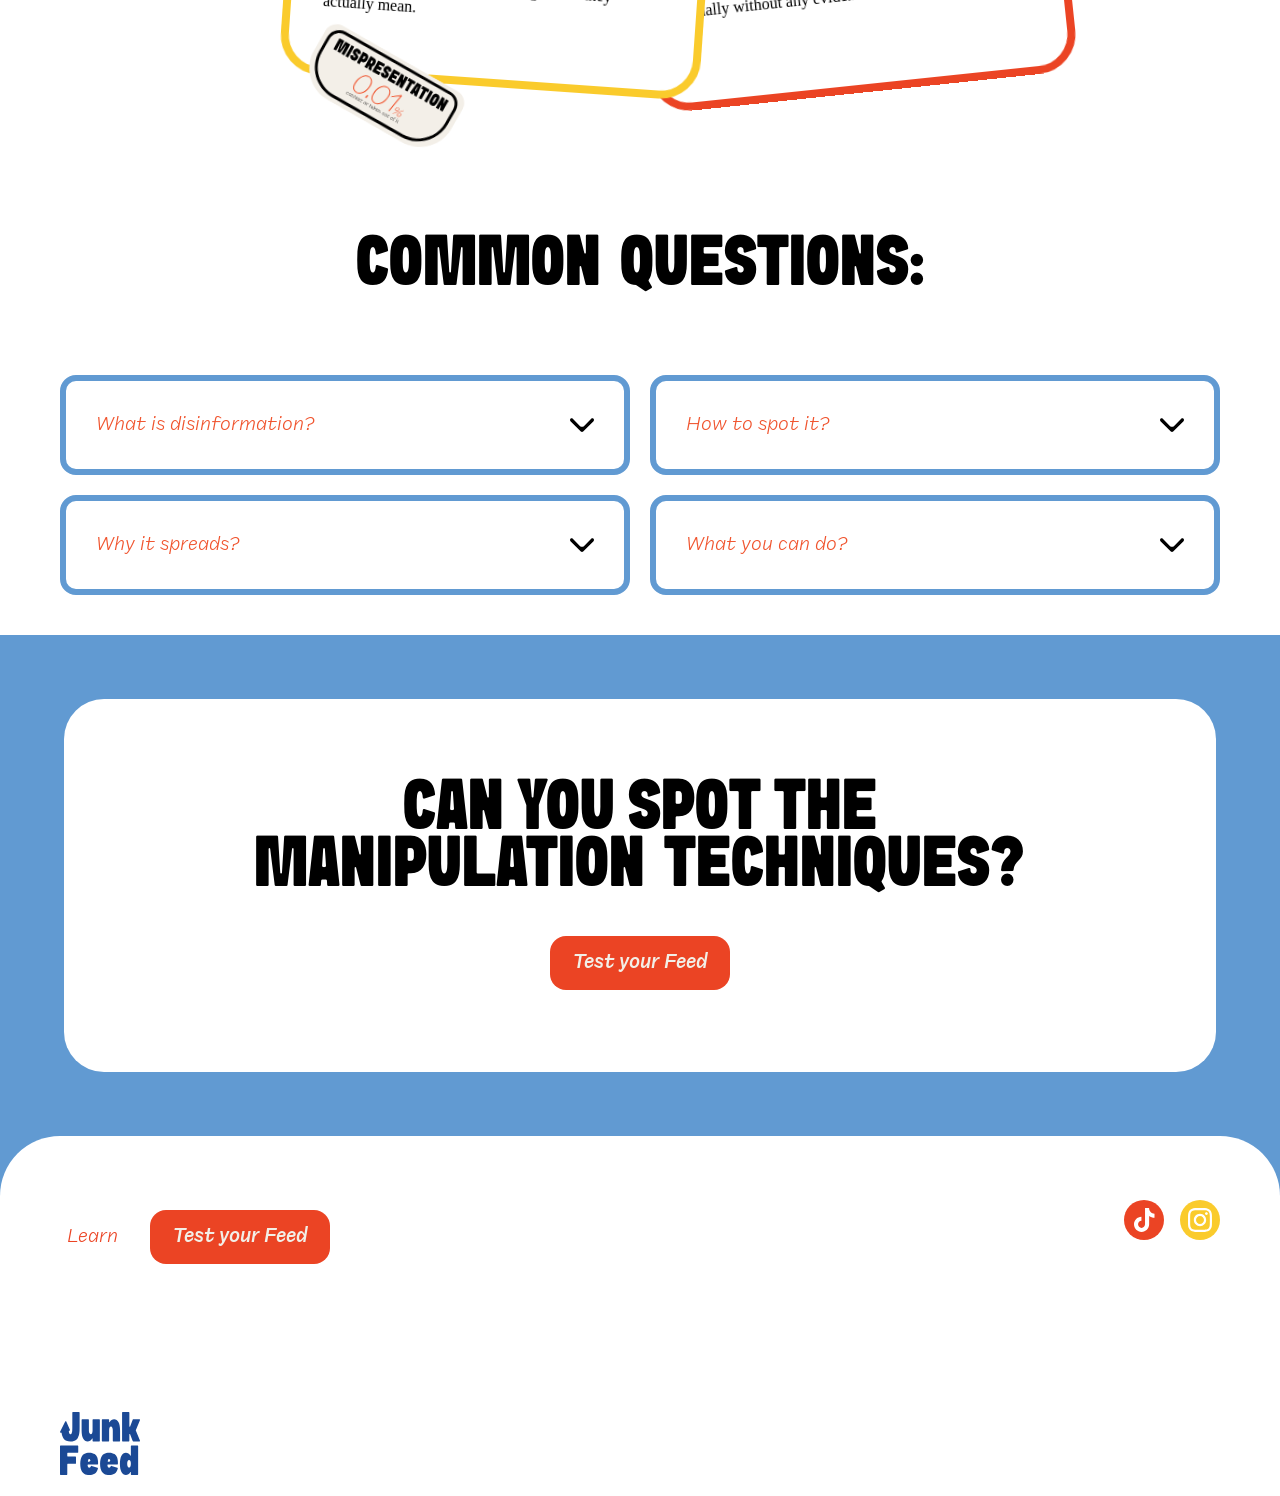
==== commit 523c30ee: "Add quiz results, mobile hero, typography, and motion fixes" ====
--- a/index.html
+++ b/index.html
@@ -46,8 +46,8 @@
           <img class="hero-block__grid" src="images/hero-grid.png" alt="" aria-hidden="true" />
           <div class="hero-block__content">
             <h1 class="type-sink-hero hero-block__title">
-              You are
-              <span class="hero-block__title-line hero-block__title-line--indent">what your</span>
+              <span class="hero-block__title-line">You&nbsp;are</span>
+              <span class="hero-block__title-line hero-block__title-line--indent">what&nbsp;your</span>
             </h1>
             <img
               class="hero-block__sticker"
@@ -58,9 +58,9 @@
             />
             <div class="hero-block__row">
               <p class="hero-block__tagline type-freight-body">
-                Every scroll feeds the algorithm.<br />
-                Every like is a vote.<br />
-                Find out what your feed says about you.
+                Every scroll feeds&nbsp;the algorithm.<br />
+                Every like is&nbsp;a vote.<br />
+                Find out what&nbsp;your feed says about you.
               </p>
               <p class="hero-block__feed type-sink-hero">Feed</p>
             </div>
@@ -73,7 +73,8 @@
 
       <section id="techniques" class="techniques section" aria-labelledby="techniques-heading">
         <h2 id="techniques-heading" class="techniques__title type-sink-title">
-          Common Manipulation Techniques:
+          <span class="title-line">Common Manipulation</span>
+          <span class="title-line">Techniques:</span>
         </h2>
         <div class="techniques__grid techniques__grid--home">
           <div class="techniques__row techniques__row--home-first">
@@ -86,7 +87,7 @@
               alt=""
               aria-hidden="true"
             />
-            <h3 class="type-frequenz-card">Red Herring</h3>
+            <h3 class="type-frequenz-card">Red&nbsp;Herring</h3>
             <p class="type-freight-body">
               Pulling attention away from the real issue by introducing something that feels
               relevant but actually has nothing to do with the original point.
@@ -101,7 +102,7 @@
               alt=""
               aria-hidden="true"
             />
-            <h3 class="type-frequenz-card">Emotional Language</h3>
+            <h3 class="type-frequenz-card">Emotional&nbsp;Language</h3>
             <p class="type-freight-body">
               Words and phrases chosen to trigger strong negative feelings like fear, anger, or
               panic in the audience.
@@ -116,7 +117,7 @@
               alt=""
               aria-hidden="true"
             />
-            <h3 class="type-frequenz-card">Cherry Picking</h3>
+            <h3 class="type-frequenz-card">Cherry&nbsp;Picking</h3>
             <p class="type-freight-body">
               Selecting only the evidence that supports one side of an argument while quietly
               leaving out anything that tells a different story.
@@ -148,7 +149,7 @@
               alt=""
               aria-hidden="true"
             />
-            <h3 class="type-frequenz-card">Slippery Slope</h3>
+            <h3 class="type-frequenz-card">Slippery&nbsp;Slope</h3>
             <p class="type-freight-body">
               Claiming that one small action will automatically trigger a chain of increasingly
               serious consequences, usually without any evidence to back it up.
@@ -159,11 +160,13 @@
       </section>
 
       <section id="faq" class="faq faq--full-bleed section" aria-labelledby="faq-heading">
-        <h2 id="faq-heading" class="faq__title type-sink-title">Common Questions:</h2>
+        <h2 id="faq-heading" class="faq__title type-sink-title">
+          <span class="title-line">Common&nbsp;Questions:</span>
+        </h2>
         <div class="faq__grid">
           <div class="faq-item">
             <button class="faq-item__trigger" type="button" aria-expanded="false">
-              <span class="faq-item__question">What is disinformation?</span>
+              <span class="faq-item__question">What is&nbsp;disinformation?</span>
               <span class="faq-item__icon" aria-hidden="true">
                 <img src="images/arrow-accordion.svg" alt="" width="24" height="24" />
               </span>
@@ -181,7 +184,7 @@
           </div>
           <div class="faq-item">
             <button class="faq-item__trigger" type="button" aria-expanded="false">
-              <span class="faq-item__question">How to spot it?</span>
+              <span class="faq-item__question">How to&nbsp;spot it?</span>
               <span class="faq-item__icon" aria-hidden="true">
                 <img src="images/arrow-accordion.svg" alt="" width="24" height="24" />
               </span>
@@ -198,7 +201,7 @@
           </div>
           <div class="faq-item">
             <button class="faq-item__trigger" type="button" aria-expanded="false">
-              <span class="faq-item__question">Why it spreads?</span>
+              <span class="faq-item__question">Why it&nbsp;spreads?</span>
               <span class="faq-item__icon" aria-hidden="true">
                 <img src="images/arrow-accordion.svg" alt="" width="24" height="24" />
               </span>
@@ -216,7 +219,7 @@
           </div>
           <div class="faq-item">
             <button class="faq-item__trigger" type="button" aria-expanded="false">
-              <span class="faq-item__question">What you can do?</span>
+              <span class="faq-item__question">What you&nbsp;can do?</span>
               <span class="faq-item__icon" aria-hidden="true">
                 <img src="images/arrow-accordion.svg" alt="" width="24" height="24" />
               </span>
@@ -242,7 +245,8 @@
       <section class="cta-band section" aria-labelledby="cta-heading">
         <div class="cta-card">
           <h2 id="cta-heading" class="cta-card__title type-sink-title">
-            Can you spot<br />the manipulation TECHNIQUES?
+            <span class="title-line">Can you spot the</span>
+            <span class="title-line">manipulation&nbsp;TECHNIQUES?</span>
           </h2>
           <a href="quiz.html" class="btn btn--cta">Test your Feed</a>
         </div>
--- a/css/styles.css
+++ b/css/styles.css
@@ -297,6 +297,45 @@
   text-transform: uppercase;
 }
 
+/* Editorial line breaks — balance lines, avoid orphaned short words */
+.type-sink-hero,
+.type-sink-title,
+.type-sink-quiz-quote,
+.cta-card__title,
+.techniques__title,
+.faq__title,
+.result-title,
+.type-frequenz-quiz-prompt,
+.faq-item__question,
+.hero-block__tagline {
+  text-wrap: balance;
+  hyphens: none;
+}
+
+@supports (text-wrap: pretty) {
+  .hero-block__tagline,
+  .type-frequenz-quiz-prompt,
+  .faq-item__question {
+    text-wrap: pretty;
+  }
+}
+
+/* Intentional phrase lines (block on mobile; hero/CTA always stacked) */
+.title-line {
+  display: inline;
+}
+
+.hero-block__title-line,
+.cta-card__title .title-line,
+.techniques__title .title-line,
+.type-frequenz-quiz-prompt .title-line {
+  display: block;
+}
+
+.faq__title .title-line {
+  display: inline;
+}
+
 .type-sink-quiz-quote {
   font-family: var(--font-sink);
   font-weight: 400;
@@ -321,6 +360,7 @@
   font-style: italic;
   font-size: 36px;
   line-height: 38px;
+  text-wrap: balance;
 }
 
 .technique-card--red .type-frequenz-card {
@@ -1037,8 +1077,9 @@
   object-fit: cover;
 }
 
-.quiz-screen--landing {
-  padding: 57px 63px;
+.quiz-screen--landing,
+.quiz-screen--results {
+  padding: 57px 55px 57px 63px;
 }
 
 .quiz-screen__inner {
@@ -1168,17 +1209,25 @@
   display: none;
 }
 
+/* Results — Figma frame 72:2748 */
 .results-copy {
-  display: flex;
-  flex-direction: column;
-  align-items: center;
-  gap: 24px;
-  text-align: center;
-}
-
-.results-title {
+  width: 100%;
+}
+
+.results-copy .quiz-screen__intro {
+  width: 100%;
+}
+
+.result-title {
   max-width: 1088px;
   color: var(--color-black);
+  text-transform: none;
+  margin: 0;
+}
+
+.quiz-screen--results .type-frequenz-results {
+  max-width: 722px;
+  margin: 0;
 }
 
 /* Responsive */
@@ -1302,46 +1351,114 @@
   .cta-card__title,
   .techniques__title,
   .faq__title,
-  .results-title {
+  .results-title,
+  .result-title {
     font-size: 36px;
+  }
+
+  .quiz-screen--results .type-frequenz-results {
+    font-size: 28px;
+    line-height: 1.2;
+    max-width: 100%;
   }
 
   .type-sink-quiz-quote {
     font-size: 24px;
   }
 
-  .hero-block__row {
-    flex-direction: column;
-    align-items: flex-start;
-  }
-
-  .hero-block__feed {
-    width: auto;
-    font-size: 48px;
-    align-self: flex-end;
-  }
-
   :root {
-    --hero-bottom-gap: 48px;
-  }
-
+    --hero-bottom-gap: 40px;
+    --hero-radius-mobile: 28px;
+  }
+
+  /* Hero — mobile layout */
   .hero-block-wrap {
     padding-left: 20px;
     padding-right: 20px;
-    min-height: calc(100svh - 180px);
+    min-height: auto;
+    justify-content: flex-start;
   }
 
   .hero-block {
-    min-height: calc(100svh - 280px);
+    min-height: auto;
+    padding-bottom: 32px;
+    overflow: visible;
+    border-radius: var(--hero-radius-mobile);
+  }
+
+  .hero-block__bg,
+  .hero-block__grid {
+    border-radius: var(--hero-radius-mobile);
+  }
+
+  .hero-block__content {
+    min-height: auto;
+    height: auto;
+    padding: 28px 20px 40px;
+    gap: 0;
+    justify-content: flex-start;
+  }
+
+  .hero-block__title.type-sink-hero {
+    font-size: clamp(40px, 11.5vw, 56px);
+    line-height: 0.85;
+    max-width: 100%;
+  }
+
+  .hero-block__title-line--indent {
+    padding-left: 0.12em;
+  }
+
+  .faq__title .title-line {
+    display: block;
+  }
+
+  .techniques__title,
+  .faq__title,
+  .cta-card__title,
+  .result-title {
+    max-width: 18em;
+    margin-left: auto;
+    margin-right: auto;
+  }
+
+  .type-frequenz-quiz-prompt {
+    max-width: 16em;
+    margin-left: auto;
+    margin-right: auto;
   }
 
   .hero-block__sticker {
     position: static;
-    margin: 16px auto 0;
-    width: calc(160px * var(--sticker-scale));
+    display: block;
+    width: min(44vw, 168px);
     height: auto;
+    margin: 20px auto 4px;
+    align-self: center;
     left: auto;
     top: auto;
+  }
+
+  .hero-block__row {
+    flex-direction: column;
+    align-items: stretch;
+    gap: 20px;
+    margin-top: 16px;
+    max-width: 100%;
+  }
+
+  .hero-block__tagline {
+    max-width: 100%;
+    font-size: 15px;
+    line-height: 1.45;
+  }
+
+  .hero-block__feed.type-sink-hero {
+    width: 100%;
+    font-size: clamp(72px, 22vw, 96px);
+    line-height: 0.82;
+    text-align: right;
+    align-self: flex-end;
   }
 
   .scroll-btn {
@@ -1518,3 +1635,59 @@
     width: 100%;
   }
 }
+
+@media (max-width: 480px) {
+  :root {
+    --hero-bottom-gap: 32px;
+    --hero-radius-mobile: 22px;
+  }
+
+  .hero-block-wrap {
+    padding-left: 16px;
+    padding-right: 16px;
+  }
+
+  .hero-block {
+    padding-bottom: 28px;
+  }
+
+  .hero-block__content {
+    padding: 24px 16px 36px;
+  }
+
+  .hero-block__title.type-sink-hero {
+    font-size: clamp(34px, 10.5vw, 44px);
+  }
+
+  .hero-block__sticker {
+    width: min(48vw, 148px);
+    margin: 16px auto 0;
+  }
+
+  .hero-block__row {
+    gap: 16px;
+    margin-top: 12px;
+  }
+
+  .hero-block__tagline {
+    font-size: 14px;
+    line-height: 1.5;
+  }
+
+  .hero-block__feed.type-sink-hero {
+    font-size: clamp(60px, 20vw, 80px);
+  }
+
+  .scroll-btn {
+    width: 48px;
+    height: 48px;
+  }
+
+  .result-title {
+    font-size: 28px;
+  }
+
+  .quiz-screen--results .type-frequenz-results {
+    font-size: 24px;
+  }
+}
--- a/css/animations.css
+++ b/css/animations.css
@@ -344,6 +344,28 @@
   animation: motion-results-in 0.7s var(--motion-bounce) forwards;
 }
 
+.results-copy.motion-results-enter .result-title,
+.results-copy.motion-results-enter .type-frequenz-results {
+  opacity: 0;
+  transform: translateY(20px);
+  animation: motion-result-title-in 0.8s cubic-bezier(0.34, 1.56, 0.64, 1) forwards;
+}
+
+.results-copy.motion-results-enter .result-title {
+  animation-delay: 0.3s;
+}
+
+.results-copy.motion-results-enter .type-frequenz-results {
+  animation-delay: 0.45s;
+}
+
+@keyframes motion-result-title-in {
+  to {
+    opacity: 1;
+    transform: translateY(0);
+  }
+}
+
 @keyframes motion-results-in {
   from {
     opacity: 0;
@@ -475,6 +497,13 @@
 }
 
 @media (prefers-reduced-motion: reduce) {
+  .results-copy.motion-results-enter .result-title,
+  .results-copy.motion-results-enter .type-frequenz-results {
+    opacity: 1;
+    transform: none;
+    animation: none;
+  }
+
   .techniques__grid--home .technique-card.motion-card-reveal.is-visible,
   .techniques__grid--home .technique-card.motion-card-reveal.is-visible .type-frequenz-card,
   .techniques__grid--home .technique-card.motion-card-reveal.is-visible .type-freight-body {
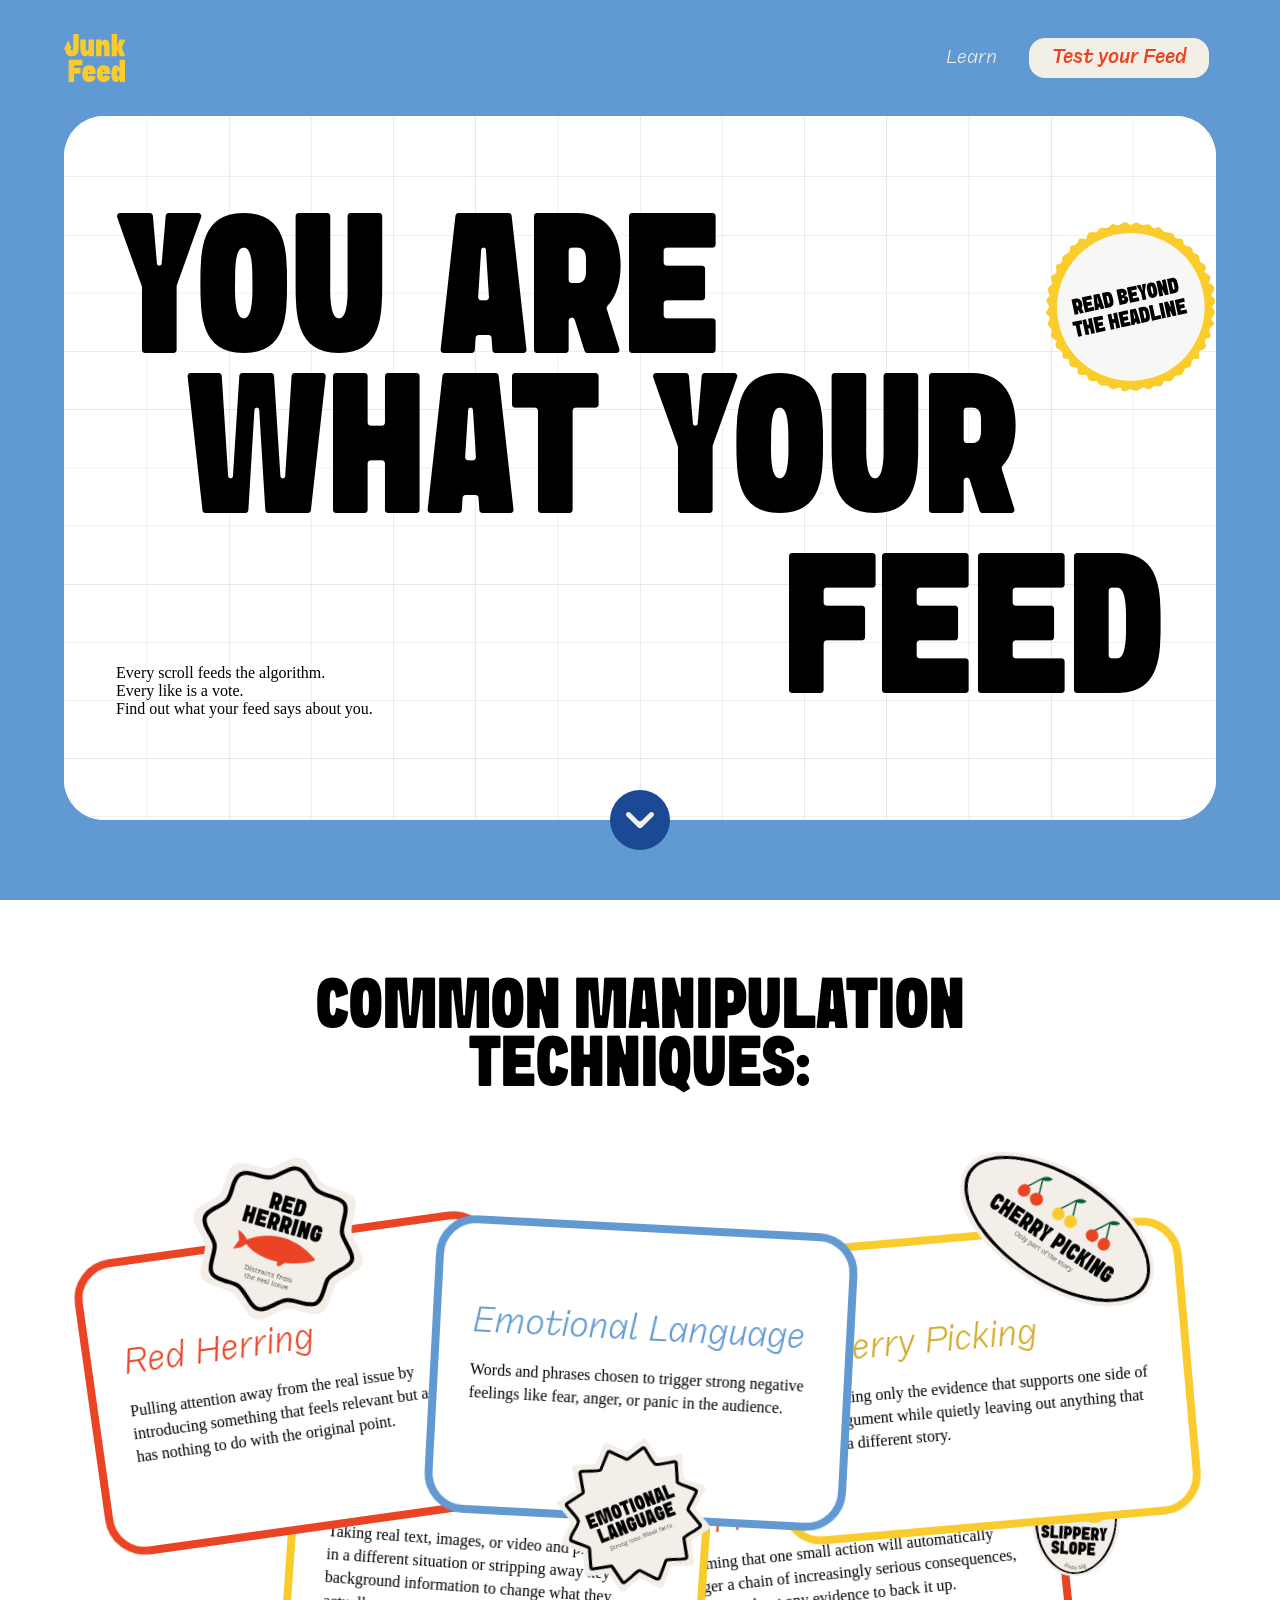
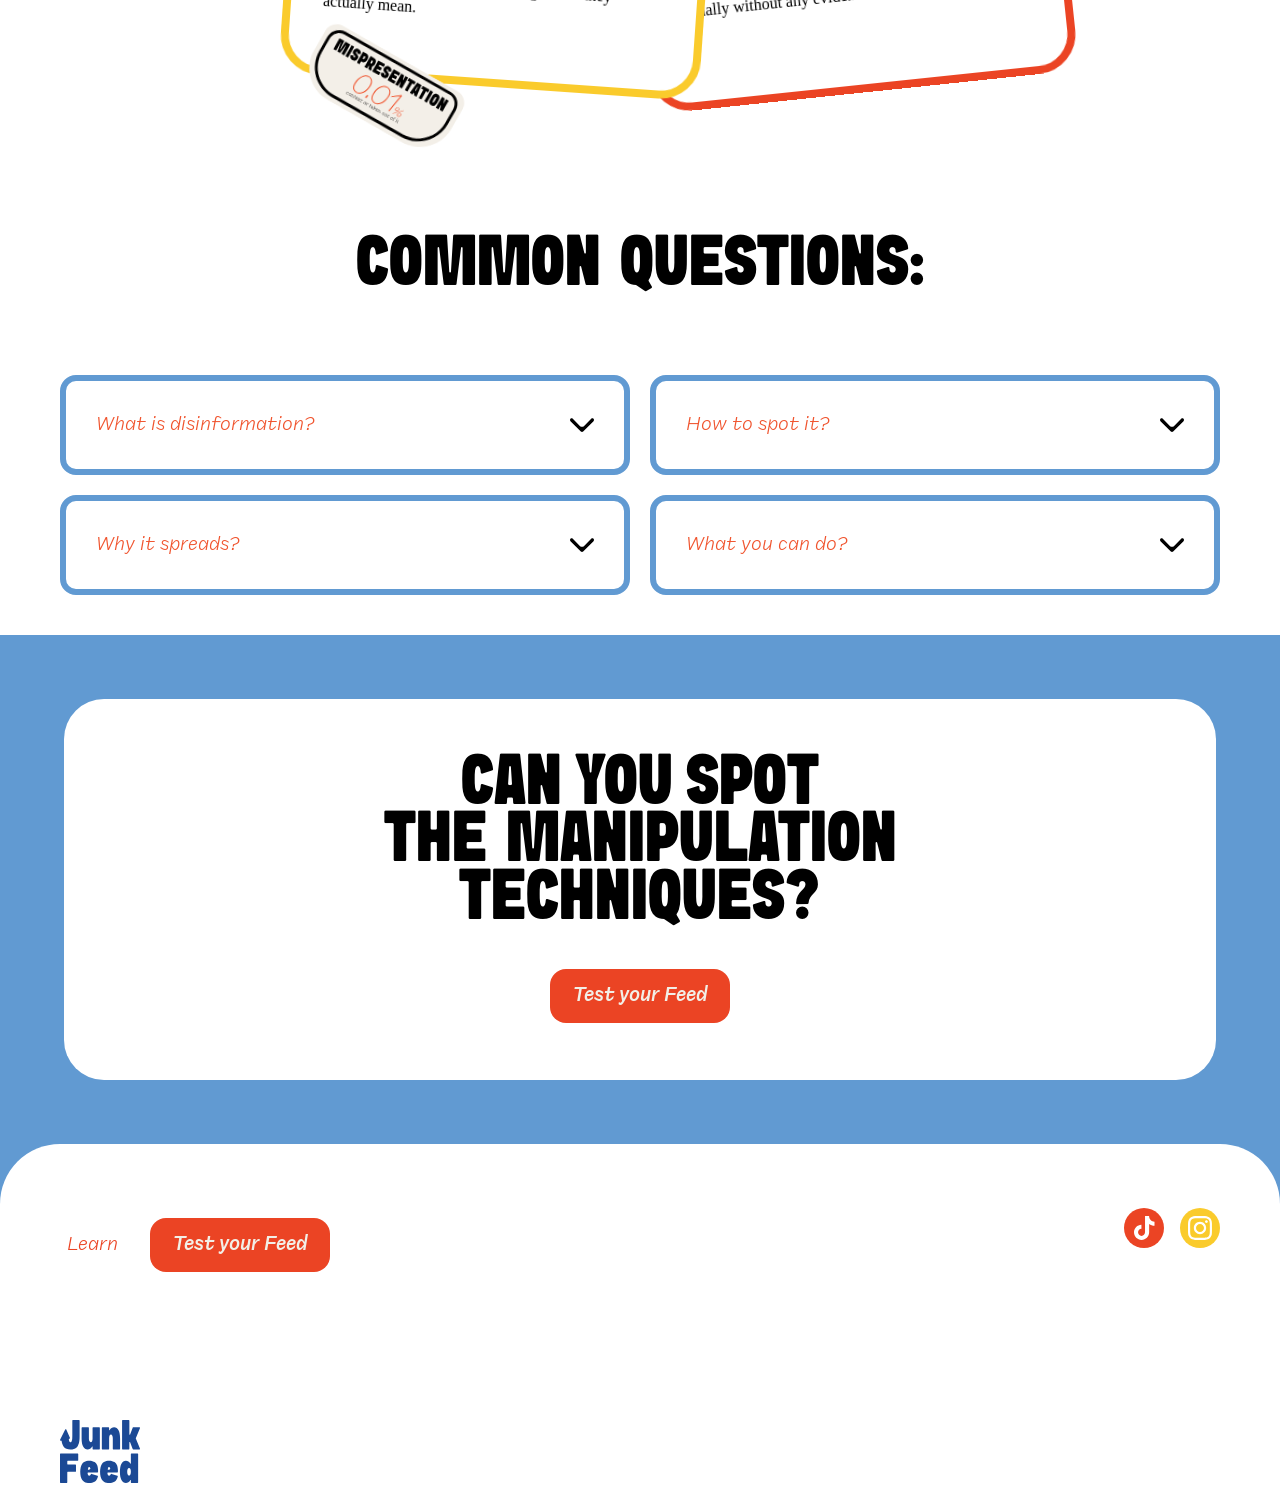
==== commit e80a420e: "typography, and motion fixes" ====
--- a/index.html
+++ b/index.html
@@ -245,8 +245,9 @@
       <section class="cta-band section" aria-labelledby="cta-heading">
         <div class="cta-card">
           <h2 id="cta-heading" class="cta-card__title type-sink-title">
-            <span class="title-line">Can you spot the</span>
-            <span class="title-line">manipulation&nbsp;TECHNIQUES?</span>
+            <span class="title-line">Can you spot</span>
+            <span class="title-line">the&nbsp;manipulation</span>
+            <span class="title-line">TECHNIQUES?</span>
           </h2>
           <a href="quiz.html" class="btn btn--cta">Test your Feed</a>
         </div>
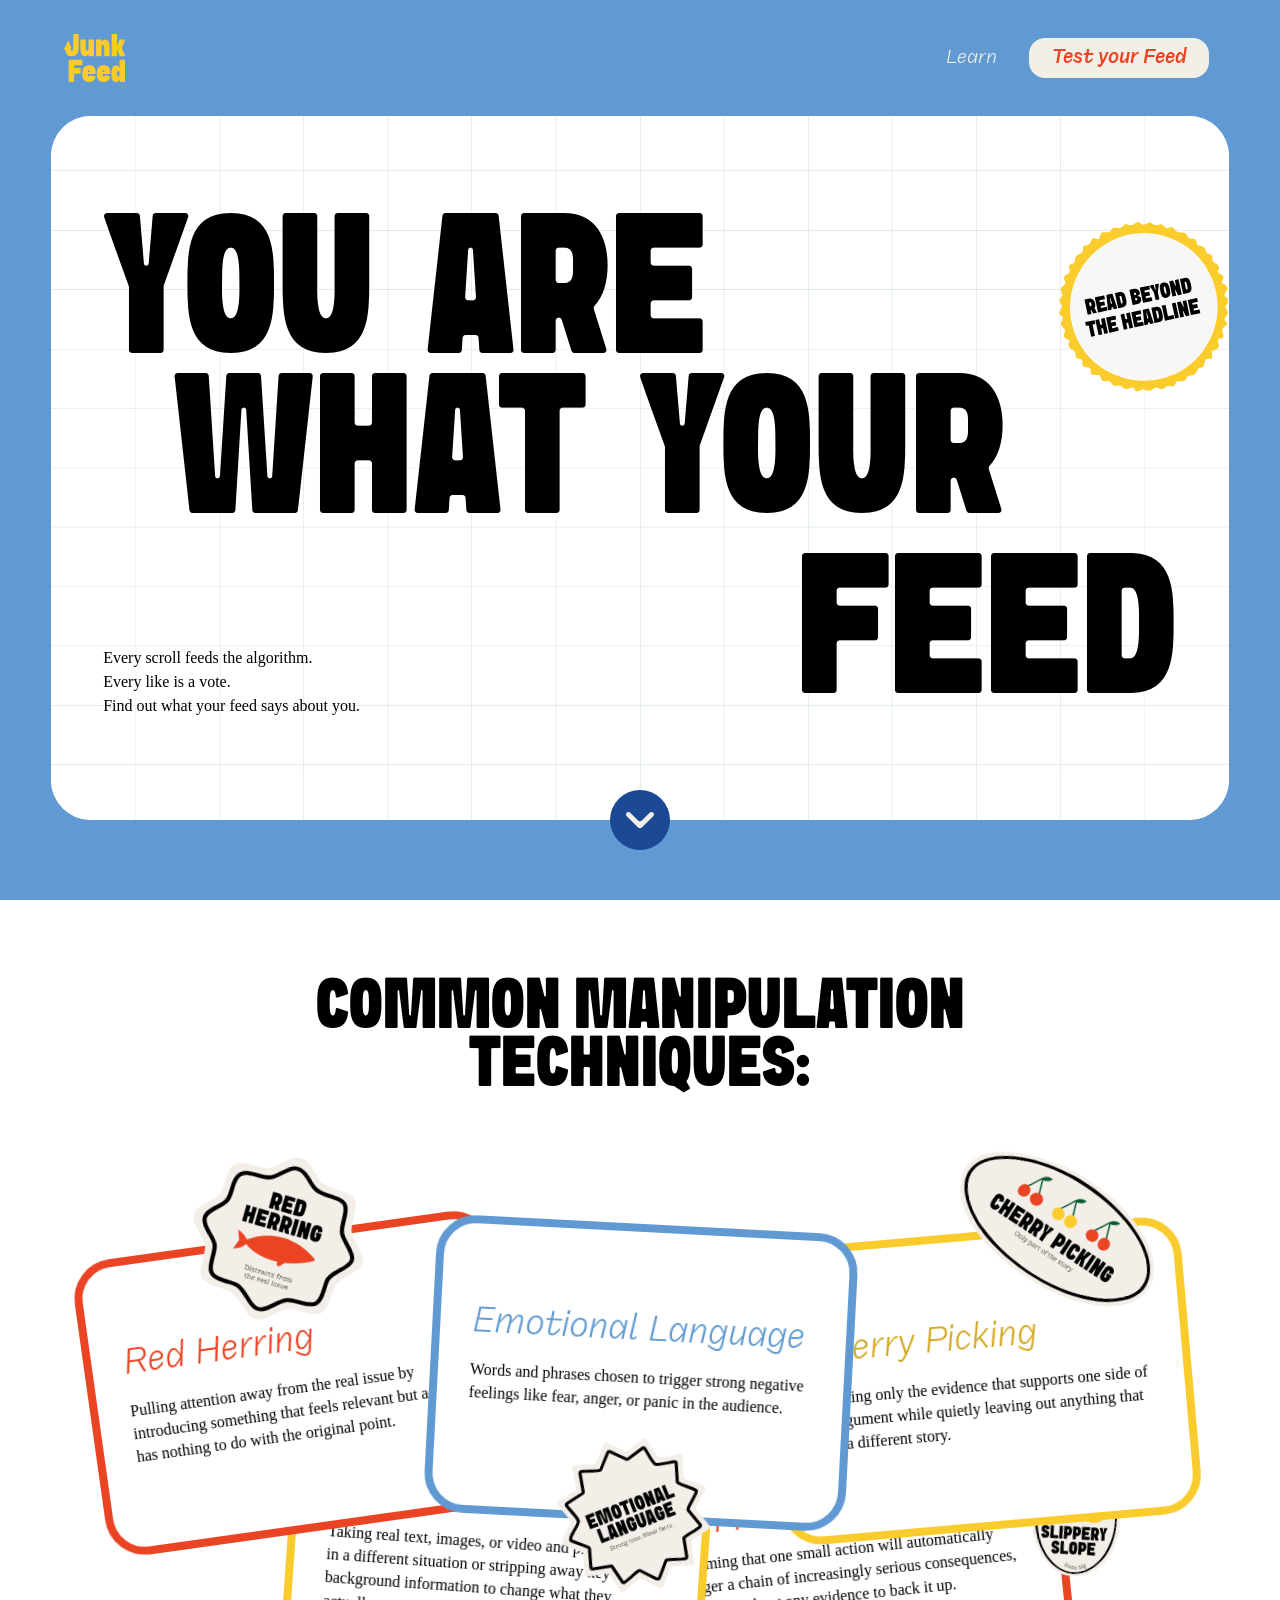
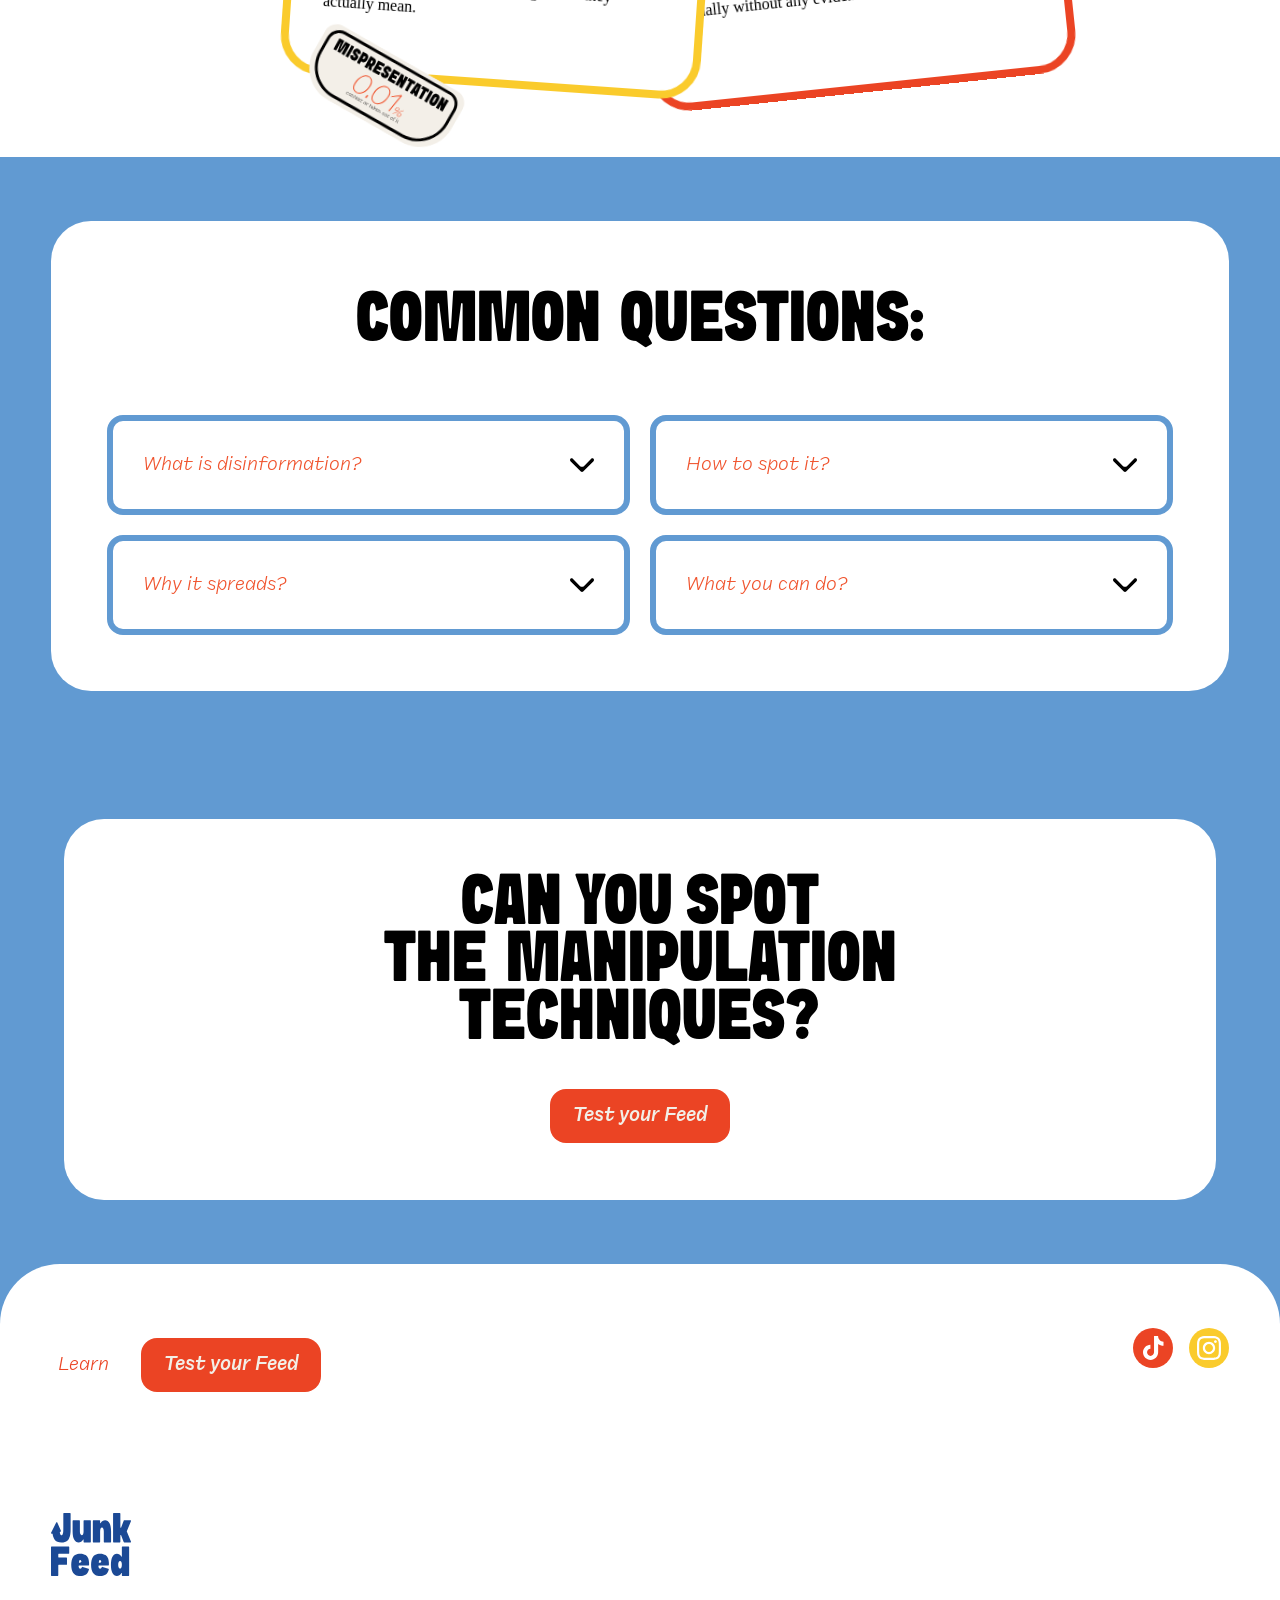
==== commit bb5cc95a: "Improve large-screen layout: wider cards, taller hero, FAQ white panel" ====
--- a/index.html
+++ b/index.html
@@ -159,11 +159,12 @@
         </div>
       </section>
 
-      <section id="faq" class="faq faq--full-bleed section" aria-labelledby="faq-heading">
-        <h2 id="faq-heading" class="faq__title type-sink-title">
-          <span class="title-line">Common&nbsp;Questions:</span>
-        </h2>
-        <div class="faq__grid">
+      <section id="faq" class="faq-section section" aria-labelledby="faq-heading">
+        <div class="faq-card">
+          <h2 id="faq-heading" class="faq__title type-sink-title">
+            <span class="title-line">Common&nbsp;Questions:</span>
+          </h2>
+          <div class="faq__grid">
           <div class="faq-item">
             <button class="faq-item__trigger" type="button" aria-expanded="false">
               <span class="faq-item__question">What is&nbsp;disinformation?</span>
@@ -238,6 +239,7 @@
                 </p>
               </div>
             </div>
+          </div>
           </div>
         </div>
       </section>
--- a/css/styles.css
+++ b/css/styles.css
@@ -16,6 +16,14 @@
 
   --max-width: 1440px;
   --content-width: 1312px;
+  --card-max: 1312px;
+  --section-gutter: max(24px, calc((100vw - min(var(--card-max), 92vw)) / 2));
+  --layout-max: 1520px;
+  --content-max: 1400px;
+  --techniques-max: 1600px;
+  --quiz-max: 960px;
+  --read-measure: 65ch;
+  --section-gap: 80px;
   --radius-lg: 40px;
   --radius-md: 16px;
   --radius-pill: 50px;
@@ -28,6 +36,7 @@
   /* Figma technique-card stroke — 8px solid #eb4424 (main-page decorative line) */
   --brand-line-width: 8px;
   --brand-line-color: var(--color-orange);
+  --page-gutter: 64px;
 }
 
 *,
@@ -98,7 +107,7 @@
 /* Header — Figma nav bar 1312×116, py 28 */
 .site-header {
   width: 100%;
-  max-width: var(--content-width);
+  max-width: min(var(--card-max), 100%);
   height: 116px;
   display: flex;
   align-items: center;
@@ -211,7 +220,7 @@
   margin-left: calc(50% - 50vw);
   margin-right: calc(50% - 50vw);
   min-height: 360px;
-  padding: 64px max(60px, calc((100vw - var(--content-width)) / 2)) 21px;
+  padding: 64px var(--section-gutter) 48px;
   display: flex;
   flex-direction: column;
   justify-content: space-between;
@@ -223,12 +232,12 @@
   align-items: flex-start;
   justify-content: space-between;
   width: 100%;
-  max-width: var(--content-width);
+  max-width: min(var(--card-max), 100%);
 }
 
 .site-footer__logo {
   width: 100%;
-  max-width: var(--content-width);
+  max-width: min(var(--card-max), 100%);
 }
 
 .site-footer__nav {
@@ -399,7 +408,12 @@
   font-family: var(--font-freight);
   font-weight: 300;
   font-size: 16px;
-  line-height: normal;
+  line-height: 1.5;
+  max-width: var(--read-measure);
+}
+
+.type-freight-body--full {
+  max-width: none;
 }
 
 /* Main hero — full viewport width; blue frame via body + bottom gap */
@@ -408,8 +422,8 @@
   max-width: none;
   margin-left: calc(50% - 50vw);
   margin-right: calc(50% - 50vw);
-  padding-left: max(64px, calc((100vw - var(--content-width)) / 2));
-  padding-right: max(64px, calc((100vw - var(--content-width)) / 2));
+  padding-left: var(--section-gutter);
+  padding-right: var(--section-gutter);
   padding-bottom: var(--hero-bottom-gap);
   box-sizing: border-box;
   min-height: calc(100svh - var(--site-header-height));
@@ -421,10 +435,10 @@
 
 .hero-block {
   width: 100%;
-  max-width: var(--content-width);
+  max-width: min(var(--card-max), 100%);
   flex: 1;
   min-height: calc(
-    100svh - var(--site-header-height) - var(--hero-bottom-gap) - 60px
+    100svh - var(--site-header-height) - var(--hero-bottom-gap) - 48px
   );
   border-radius: var(--radius-lg);
   position: relative;
@@ -502,6 +516,8 @@
   top: 52px;
   width: calc(243px * var(--sticker-scale));
   height: calc(243px * var(--sticker-scale));
+  max-width: 220px;
+  max-height: 220px;
   z-index: 2;
   object-fit: contain;
 }
@@ -806,6 +822,7 @@
 .technique-card .type-freight-body {
   color: var(--color-black);
   line-height: 1.45;
+  max-width: none;
 }
 
 /* Stickers — absolute positions from Figma Dev Mode (1312px row) */
@@ -913,7 +930,7 @@
   background: var(--color-white);
   border-radius: var(--radius-lg);
   width: 100%;
-  max-width: var(--content-width);
+  max-width: min(var(--card-max), 100%);
   min-height: 373px;
   padding: 57px 63px;
   display: flex;
@@ -929,29 +946,36 @@
   color: var(--color-black);
 }
 
-/* FAQ — Figma 6px border #619ad2, radius 16, closed h 88 */
-.faq {
-  background: var(--color-white);
-  padding: 80px 60px 40px;
-  display: flex;
-  flex-direction: column;
-  align-items: center;
-  gap: 80px;
-}
-
-/* Learn page — full viewport width white accordion block */
-.faq--full-bleed {
+/* FAQ — white card on blue band; accordion items keep white fill */
+.faq-section {
   width: 100vw;
   max-width: none;
   margin-left: calc(50% - 50vw);
   margin-right: calc(50% - 50vw);
-  padding: 80px max(60px, calc((100vw - var(--content-width)) / 2)) 40px;
+  padding: 64px var(--section-gutter) 64px;
+  box-sizing: border-box;
+  display: flex;
+  justify-content: center;
+  background: var(--color-blue);
+}
+
+.faq-card {
+  width: 100%;
+  max-width: min(var(--card-max), 100%);
+  background: var(--color-white);
+  border-radius: var(--radius-lg);
+  padding: 72px 56px 56px;
+  display: flex;
+  flex-direction: column;
+  align-items: center;
+  gap: 64px;
   box-sizing: border-box;
 }
 
 .faq__title {
   text-align: center;
   color: var(--color-black);
+  width: 100%;
 }
 
 .faq__grid {
@@ -960,7 +984,6 @@
   gap: 20px;
   align-items: start;
   width: 100%;
-  max-width: var(--content-width);
 }
 
 .faq-item {
@@ -1146,6 +1169,8 @@
 
 .quiz-quote {
   color: var(--color-black);
+  line-height: 1.1;
+  text-wrap: pretty;
 }
 
 .quiz-answers {
@@ -1228,6 +1253,435 @@
 .quiz-screen--results .type-frequenz-results {
   max-width: 722px;
   margin: 0;
+}
+
+/* ==========================================================================
+   Large screens — 1440px, 1920px, 2560px, 3840px
+   ========================================================================== */
+
+@media (min-width: 1440px) {
+  :root {
+    --max-width: var(--layout-max);
+    --content-width: var(--content-max);
+    --card-max: var(--content-max);
+    --page-gutter: var(--section-gutter);
+    --section-gap: 88px;
+  }
+
+  body {
+    font-size: clamp(16px, 0.95vw, 18px);
+  }
+
+  .page--padded,
+  .cta-band {
+    padding-left: var(--page-gutter);
+    padding-right: var(--page-gutter);
+  }
+
+  .page__inner,
+  .section {
+    max-width: var(--layout-max);
+    margin-left: auto;
+    margin-right: auto;
+  }
+
+  .site-header {
+    max-width: var(--card-max);
+    padding: 32px 0;
+    gap: 16px;
+  }
+
+  .site-header__nav {
+    gap: 40px;
+    padding: 12px 8px;
+  }
+
+  .site-header__logo img {
+    height: 52px;
+    width: 68px;
+  }
+
+  .type-sink-hero {
+    font-size: clamp(140px, 10vw, 200px);
+  }
+
+  .type-sink-title {
+    font-size: clamp(56px, 4.2vw, 72px);
+  }
+
+  .type-sink-quiz-quote {
+    font-size: clamp(32px, 2.4vw, 40px);
+    max-width: 55ch;
+    margin-left: auto;
+    margin-right: auto;
+  }
+
+  .type-frequenz-card {
+    font-size: clamp(30px, 2vw, 36px);
+  }
+
+  .type-frequenz-quiz-prompt {
+    font-size: clamp(30px, 2vw, 36px);
+    max-width: 28ch;
+  }
+
+  .type-frequenz-results {
+    font-size: clamp(30px, 2vw, 36px);
+    max-width: 40ch;
+    margin-left: auto;
+    margin-right: auto;
+  }
+
+  .type-freight-body {
+    font-size: clamp(16px, 1vw, 18px);
+    line-height: 1.55;
+  }
+
+  .hero-block-wrap,
+  .techniques,
+  .faq-section,
+  .learn-intro,
+  .site-footer {
+    padding-left: var(--section-gutter);
+    padding-right: var(--section-gutter);
+  }
+
+  .hero-block {
+    max-width: var(--card-max);
+    min-height: min(
+      920px,
+      calc(100svh - var(--site-header-height) - var(--hero-bottom-gap) - 40px)
+    );
+  }
+
+  .hero-block__content {
+    max-width: 1180px;
+    min-height: 520px;
+    margin-left: auto;
+    margin-right: auto;
+    padding: 56px 64px;
+  }
+
+  .hero-block__tagline {
+    max-width: 38ch;
+  }
+
+  .hero-block__feed {
+    max-width: 400px;
+  }
+
+  .hero-block__sticker {
+    max-width: 200px;
+    max-height: 200px;
+  }
+
+  .techniques {
+    padding-top: var(--section-gap);
+    padding-bottom: 56px;
+    gap: var(--section-gap);
+  }
+
+  .techniques__title {
+    max-width: 22ch;
+    margin-left: auto;
+    margin-right: auto;
+  }
+
+  .techniques__grid,
+  .techniques__grid--home {
+    max-width: var(--techniques-max);
+    margin-left: auto;
+    margin-right: auto;
+  }
+
+  .techniques__row {
+    max-width: var(--techniques-max);
+    margin-left: auto;
+    margin-right: auto;
+  }
+
+  .technique-card--w428,
+  .technique-card--w423,
+  .technique-card--w421 {
+    max-width: 428px;
+  }
+
+  .technique-badge {
+    max-width: 240px;
+    max-height: 240px;
+  }
+
+  .faq-section {
+    padding-top: var(--section-gap);
+    padding-bottom: var(--section-gap);
+  }
+
+  .faq-card {
+    padding: 80px 64px 64px;
+    gap: var(--section-gap);
+  }
+
+  .faq__title {
+    max-width: 20ch;
+    margin-left: auto;
+    margin-right: auto;
+  }
+
+  .faq__grid {
+    gap: 24px;
+  }
+
+  .faq-item__trigger {
+    min-height: 96px;
+    padding: 24px 32px;
+  }
+
+  .faq-item__question {
+    font-size: clamp(22px, 1.4vw, 26px);
+    max-width: 42ch;
+  }
+
+  .faq-item__answer {
+    padding: 32px 36px 36px;
+    font-size: clamp(16px, 1vw, 18px);
+    line-height: 1.6;
+  }
+
+  .faq-item__answer p {
+    max-width: var(--read-measure);
+  }
+
+  .cta-band {
+    padding-top: 72px;
+    padding-bottom: 72px;
+  }
+
+  .cta-card {
+    max-width: var(--card-max);
+    margin-left: auto;
+    margin-right: auto;
+    padding: 64px 72px;
+  }
+
+  .cta-card__title {
+    max-width: 22ch;
+  }
+
+  .site-footer__top,
+  .site-footer__logo {
+    max-width: var(--card-max);
+  }
+
+  .quiz-screen {
+    max-width: var(--quiz-max);
+    margin-left: auto;
+    margin-right: auto;
+  }
+
+  .quiz-quote-wrap {
+    max-width: 52ch;
+    margin-left: auto;
+    margin-right: auto;
+    padding: 0;
+  }
+
+  .quiz-answers {
+    max-width: 520px;
+    margin-left: auto;
+    margin-right: auto;
+  }
+
+  .quiz-answer-btn {
+    max-width: 100%;
+  }
+
+  body.page-quiz .page--padded {
+    padding-left: var(--page-gutter);
+    padding-right: var(--page-gutter);
+  }
+
+  body.page-quiz .page__inner:has(.quiz-screen) {
+    max-width: var(--layout-max);
+    margin-left: auto;
+    margin-right: auto;
+  }
+
+  body.page-quiz .quiz-screen {
+    width: 100%;
+    max-width: var(--quiz-max);
+    min-height: min(720px, calc(100svh - var(--site-header-height) - 64px));
+    border-radius: var(--radius-lg);
+    padding: 56px 48px 60px;
+  }
+
+  body.page-quiz .quiz-screen .hero-block__bg,
+  body.page-quiz .quiz-screen .hero-block__grid {
+    border-radius: var(--radius-lg);
+  }
+
+  body.page-quiz .quiz-screen__inner {
+    max-width: 100%;
+  }
+
+  body.page-quiz .quiz-screen--landing .cta-card__title {
+    max-width: 20ch;
+  }
+
+  body.page-quiz .result-title {
+    max-width: 24ch;
+    margin-left: auto;
+    margin-right: auto;
+  }
+
+  body.page-quiz .site-footer {
+    display: flex;
+  }
+
+  .learn-intro {
+    gap: 48px;
+  }
+
+  .learn-intro__title {
+    max-width: 20ch;
+  }
+
+  .learn-intro__body {
+    max-width: var(--read-measure);
+  }
+}
+
+/* Full HD — 1920px+ */
+@media (min-width: 1920px) {
+  :root {
+    --layout-max: 1520px;
+    --content-max: 1400px;
+    --card-max: 1400px;
+    --techniques-max: 1600px;
+    --quiz-max: 980px;
+    --sticker-scale: 0.76;
+    --hero-bottom-gap: 72px;
+    --section-gap: 96px;
+  }
+
+  .hero-block {
+    min-height: min(
+      980px,
+      calc(100svh - var(--site-header-height) - var(--hero-bottom-gap) - 32px)
+    );
+  }
+
+  .hero-block__content {
+    min-height: 560px;
+    padding: 60px 72px;
+  }
+
+  .faq-card {
+    padding: 88px 72px 72px;
+  }
+
+  .techniques__row--home-second {
+    max-width: var(--techniques-max);
+  }
+
+  .quiz-screen__body {
+    gap: 44px;
+  }
+
+  .quiz-screen__intro {
+    gap: 28px;
+  }
+}
+
+/* 2K — 2560px+ */
+@media (min-width: 2560px) {
+  :root {
+    --layout-max: 1600px;
+    --content-max: 1480px;
+    --card-max: 1480px;
+    --techniques-max: 1600px;
+    --quiz-max: 1000px;
+    --section-gap: 104px;
+  }
+
+  .site-header__nav {
+    gap: 48px;
+  }
+
+  .cta-band {
+    padding-top: 88px;
+    padding-bottom: 88px;
+  }
+}
+
+/* 4K — 3840px+ */
+@media (min-width: 3840px) {
+  :root {
+    --layout-max: 1600px;
+    --content-max: 1600px;
+    --card-max: 1600px;
+    --techniques-max: 1600px;
+    --quiz-max: 1000px;
+    --sticker-scale: 0.78;
+  }
+
+  .type-sink-hero {
+    font-size: 200px;
+  }
+
+  .type-sink-title {
+    font-size: 72px;
+  }
+
+  .type-freight-body {
+    font-size: 18px;
+  }
+}
+
+/* Large width + ~1080px height */
+@media (min-width: 1440px) and (max-height: 1100px) {
+  :root {
+    --hero-bottom-gap: 56px;
+    --section-gap: 64px;
+  }
+
+  .hero-block-wrap {
+    min-height: 0;
+    padding-bottom: var(--hero-bottom-gap);
+  }
+
+  .hero-block {
+    min-height: min(
+      780px,
+      calc(100svh - var(--site-header-height) - var(--hero-bottom-gap) - 32px)
+    );
+  }
+
+  .techniques {
+    padding-top: 56px;
+    padding-bottom: 40px;
+    gap: 56px;
+  }
+
+  .faq-section {
+    padding-top: 56px;
+    padding-bottom: 56px;
+  }
+
+  .faq-card {
+    gap: 56px;
+  }
+
+  .cta-band {
+    padding-top: 48px;
+    padding-bottom: 48px;
+  }
+
+  .quiz-screen,
+  body.page-quiz .quiz-screen {
+    min-height: min(640px, calc(100svh - var(--site-header-height) - 48px));
+    padding-top: 44px;
+    padding-bottom: 44px;
+  }
 }
 
 /* Responsive */
@@ -1415,17 +1869,149 @@
 
   .techniques__title,
   .faq__title,
-  .cta-card__title,
   .result-title {
     max-width: 18em;
     margin-left: auto;
     margin-right: auto;
   }
 
-  .type-frequenz-quiz-prompt {
-    max-width: 16em;
+  .cta-card__title {
+    max-width: 18em;
     margin-left: auto;
     margin-right: auto;
+  }
+
+  /* Quiz — full-screen card on mobile */
+  body.page-quiz .page {
+    min-height: 100dvh;
+    min-height: 100svh;
+    align-items: stretch;
+  }
+
+  body.page-quiz .page--padded {
+    padding: 0 16px 16px;
+  }
+
+  body.page-quiz .page__inner {
+    max-width: 100%;
+  }
+
+  body.page-quiz .page__inner:has(.quiz-screen) {
+    flex: 1;
+    display: flex;
+    flex-direction: column;
+    width: 100%;
+  }
+
+  body.page-quiz .quiz-screen {
+    flex: 1;
+    width: 100%;
+    max-width: none;
+    min-height: calc(100dvh - var(--site-header-height) - var(--brand-line-width) - 16px);
+    min-height: calc(100svh - var(--site-header-height) - var(--brand-line-width) - 16px);
+    padding: 32px 20px 36px;
+    border-radius: var(--hero-radius-mobile);
+    align-items: center;
+    justify-content: center;
+  }
+
+  body.page-quiz .quiz-screen--landing,
+  body.page-quiz .quiz-screen--results {
+    padding: 36px 20px 40px;
+  }
+
+  body.page-quiz .quiz-screen .hero-block__bg,
+  body.page-quiz .quiz-screen .hero-block__grid {
+    border-radius: inherit;
+  }
+
+  body.page-quiz .quiz-screen__inner {
+    flex: 1;
+    justify-content: center;
+    gap: 32px;
+    max-width: 100%;
+  }
+
+  body.page-quiz .quiz-screen--landing .quiz-screen__inner {
+    gap: 28px;
+  }
+
+  body.page-quiz .quiz-screen__body {
+    gap: 28px;
+    align-items: stretch;
+  }
+
+  body.page-quiz .quiz-screen__intro {
+    gap: 18px;
+    width: 100%;
+    max-width: 100%;
+  }
+
+  body.page-quiz .quiz-screen--landing .cta-card__title {
+    max-width: 100%;
+    font-size: clamp(32px, 9.2vw, 42px);
+    line-height: 0.88;
+  }
+
+  body.page-quiz .type-frequenz-quiz-prompt {
+    max-width: 100%;
+    width: 100%;
+    font-size: clamp(26px, 6.8vw, 34px);
+    line-height: 1.2;
+  }
+
+  body.page-quiz .type-sink-quiz-quote {
+    font-size: clamp(20px, 5.2vw, 26px);
+    line-height: 1.15;
+  }
+
+  body.page-quiz .quiz-quote-wrap {
+    width: 100%;
+    max-width: 100%;
+    padding: 0;
+  }
+
+  body.page-quiz .quiz-progress {
+    font-size: 15px;
+    margin: 0;
+  }
+
+  body.page-quiz .quiz-answers {
+    display: grid;
+    grid-template-columns: 1fr;
+    gap: 12px;
+    max-width: 100%;
+  }
+
+  /* Flatten columns so all four buttons share one even gap */
+  body.page-quiz .quiz-answers__col {
+    display: contents;
+    gap: 0;
+  }
+
+  body.page-quiz .quiz-answer-btn {
+    min-height: 52px;
+    height: auto;
+    padding: 14px 12px;
+    font-size: clamp(17px, 4.2vw, 20px);
+    line-height: 1.25;
+    text-align: center;
+  }
+
+  body.page-quiz .quiz-next-btn {
+    width: 100%;
+    max-width: 320px;
+    margin-top: 4px;
+  }
+
+  body.page-quiz .quiz-screen--results .result-title {
+    max-width: 100%;
+    font-size: clamp(28px, 8vw, 36px);
+    line-height: 1.1;
+  }
+
+  body.page-quiz .site-footer {
+    display: none;
   }
 
   .hero-block__sticker {
@@ -1569,8 +2155,13 @@
     padding-bottom: 32px;
   }
 
-  .faq--full-bleed {
-    padding: 48px 20px 32px;
+  .faq-section {
+    padding: 40px 20px 40px;
+  }
+
+  .faq-card {
+    padding: 48px 24px 40px;
+    gap: 40px;
   }
 
   .site-footer {
@@ -1611,11 +2202,6 @@
     line-height: normal;
   }
 
-  .quiz-answers {
-    flex-direction: column;
-    max-width: 100%;
-  }
-
   .quiz-quote-wrap {
     padding: 0;
   }
@@ -1690,4 +2276,52 @@
   .quiz-screen--results .type-frequenz-results {
     font-size: 24px;
   }
-}
+
+  body.page-quiz .page--padded {
+    padding: 0 12px 12px;
+  }
+
+  body.page-quiz .quiz-screen {
+    padding: 28px 16px 32px;
+    min-height: calc(100svh - var(--site-header-height) - var(--brand-line-width) - 12px);
+  }
+
+  body.page-quiz .quiz-screen--landing,
+  body.page-quiz .quiz-screen--results {
+    padding: 32px 16px 36px;
+  }
+
+  body.page-quiz .quiz-screen__inner {
+    gap: 24px;
+  }
+
+  body.page-quiz .quiz-screen__body {
+    gap: 22px;
+  }
+
+  body.page-quiz .quiz-screen__intro {
+    gap: 14px;
+  }
+
+  body.page-quiz .quiz-screen--landing .cta-card__title {
+    font-size: clamp(28px, 8.5vw, 36px);
+  }
+
+  body.page-quiz .type-frequenz-quiz-prompt {
+    font-size: clamp(22px, 6.2vw, 28px);
+  }
+
+  body.page-quiz .type-sink-quiz-quote {
+    font-size: clamp(18px, 4.8vw, 22px);
+    line-height: 1.2;
+  }
+
+  body.page-quiz .quiz-answers {
+    gap: 10px;
+  }
+
+  body.page-quiz .quiz-answer-btn {
+    padding: 12px 10px;
+    min-height: 48px;
+  }
+}
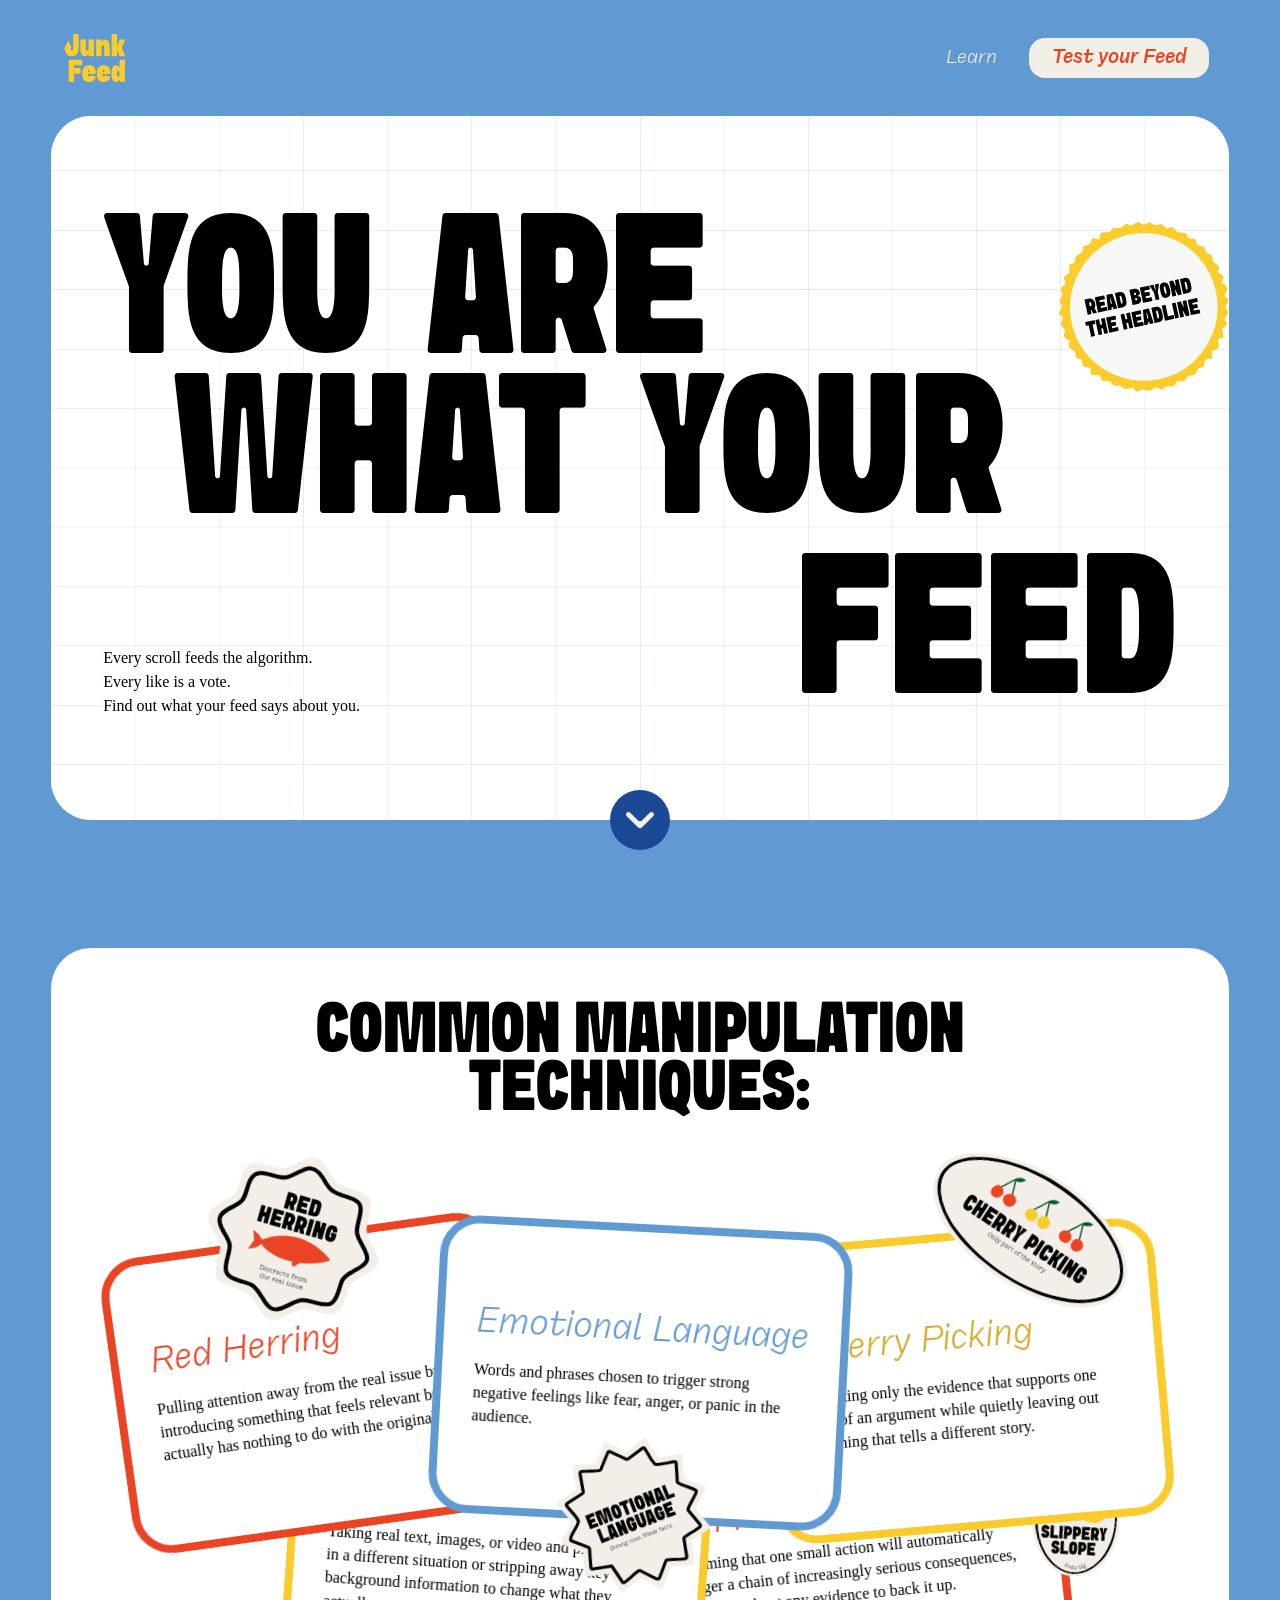
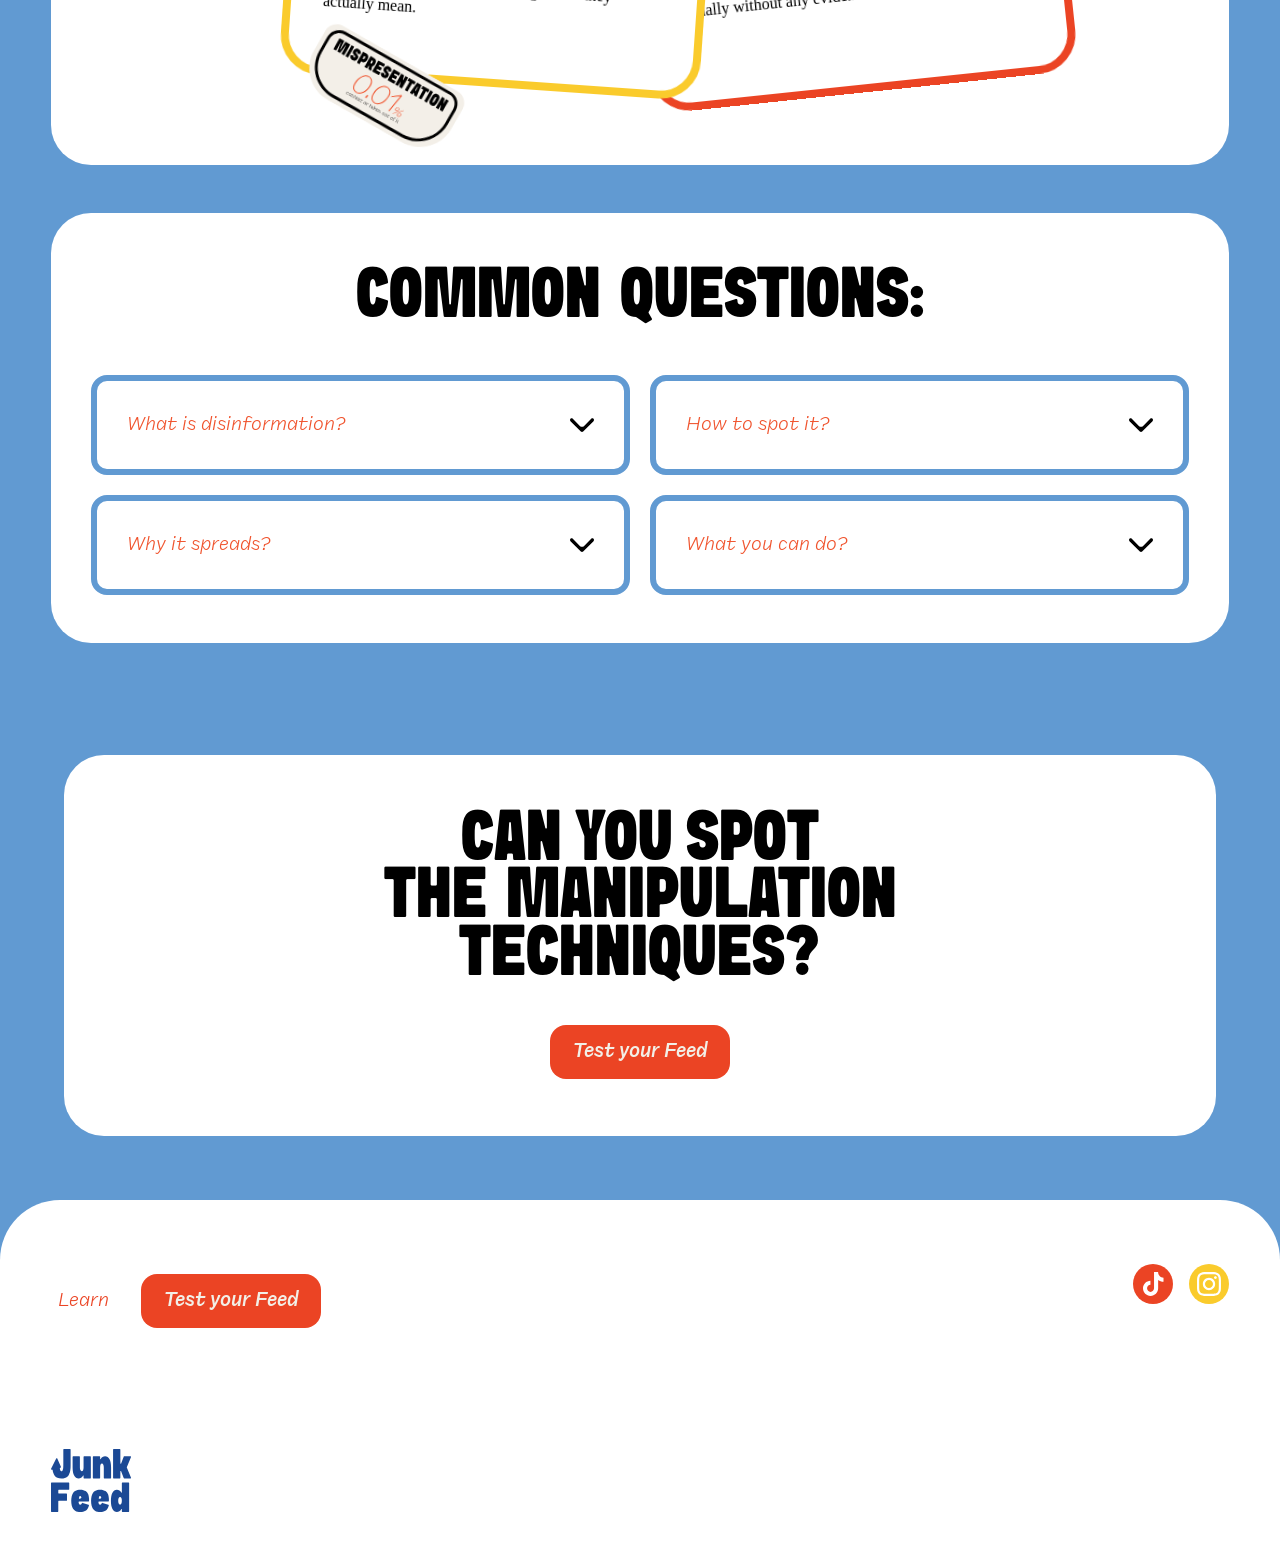
==== commit 24763fa8: "Improve large-screen layout: wider cards, taller hero, FAQ white panel" ====
--- a/index.html
+++ b/index.html
@@ -71,12 +71,13 @@
         </section>
       </div>
 
-      <section id="techniques" class="techniques section" aria-labelledby="techniques-heading">
-        <h2 id="techniques-heading" class="techniques__title type-sink-title">
-          <span class="title-line">Common Manipulation</span>
-          <span class="title-line">Techniques:</span>
-        </h2>
-        <div class="techniques__grid techniques__grid--home">
+      <section id="techniques" class="techniques-section section" aria-labelledby="techniques-heading">
+        <div class="techniques-card">
+          <h2 id="techniques-heading" class="techniques__title type-sink-title">
+            <span class="title-line">Common Manipulation</span>
+            <span class="title-line">Techniques:</span>
+          </h2>
+          <div class="techniques__grid techniques__grid--home">
           <div class="techniques__row techniques__row--home-first">
             <article
               class="technique-card technique-card--home technique-card--home-1 technique-card--red technique-card--w428"
@@ -155,6 +156,7 @@
               serious consequences, usually without any evidence to back it up.
             </p>
             </article>
+          </div>
           </div>
         </div>
       </section>
--- a/css/styles.css
+++ b/css/styles.css
@@ -215,10 +215,6 @@
 .site-footer {
   background-color: var(--color-white);
   border-radius: var(--radius-footer) var(--radius-footer) 0 0;
-  width: 100vw;
-  max-width: none;
-  margin-left: calc(50% - 50vw);
-  margin-right: calc(50% - 50vw);
   min-height: 360px;
   padding: 64px var(--section-gutter) 48px;
   display: flex;
@@ -552,19 +548,50 @@
   flex-shrink: 0;
 }
 
-/* Techniques — full viewport width */
-.techniques {
-  background: var(--color-white);
+/* Techniques + FAQ — full-bleed bands; white content lives in *-card shells */
+.techniques-section,
+.faq-section,
+.site-footer {
   width: 100vw;
   max-width: none;
   margin-left: calc(50% - 50vw);
   margin-right: calc(50% - 50vw);
-  padding: 80px max(64px, calc((100vw - var(--content-width)) / 2)) 40px;
+  box-sizing: border-box;
+}
+
+.techniques-section,
+.faq-section {
+  background: var(--color-blue);
+  padding: 48px var(--section-gutter);
+  display: flex;
+  justify-content: center;
+}
+
+.techniques-section {
+  padding-bottom: 24px;
+}
+
+.faq-section {
+  padding-top: 24px;
+  padding-bottom: 48px;
+}
+
+.techniques-card,
+.faq-card {
+  width: 100%;
+  max-width: min(var(--card-max), 100%);
+  background: var(--color-white);
+  border-radius: var(--radius-lg);
+  box-sizing: border-box;
+  overflow: visible;
+}
+
+.techniques-card {
+  padding: 56px 40px 48px;
   display: flex;
   flex-direction: column;
   align-items: center;
-  gap: 80px;
-  overflow: visible;
+  gap: 56px;
 }
 
 .techniques--learn {
@@ -630,7 +657,7 @@
   align-items: center;
   gap: 16px;
   width: 100%;
-  max-width: var(--content-width);
+  max-width: 100%;
   position: relative;
   min-height: 363px;
   overflow: visible;
@@ -640,7 +667,7 @@
 .techniques__grid--home {
   gap: 0;
   width: 100%;
-  max-width: var(--content-width);
+  max-width: 100%;
   display: flex;
   flex-direction: column;
 }
@@ -657,9 +684,9 @@
   min-height: 260px;
   justify-content: center;
   align-items: center;
-  max-width: 1320px;
+  max-width: 100%;
   margin: 0 auto;
-  padding: 0 64px 24px;
+  padding: 0 24px 24px;
 }
 
 .technique-card--home {
@@ -946,30 +973,12 @@
   color: var(--color-black);
 }
 
-/* FAQ — white card on blue band; accordion items keep white fill */
-.faq-section {
-  width: 100vw;
-  max-width: none;
-  margin-left: calc(50% - 50vw);
-  margin-right: calc(50% - 50vw);
-  padding: 64px var(--section-gutter) 64px;
-  box-sizing: border-box;
-  display: flex;
-  justify-content: center;
-  background: var(--color-blue);
-}
-
 .faq-card {
-  width: 100%;
-  max-width: min(var(--card-max), 100%);
-  background: var(--color-white);
-  border-radius: var(--radius-lg);
-  padding: 72px 56px 56px;
+  padding: 56px 40px 48px;
   display: flex;
   flex-direction: column;
   align-items: center;
-  gap: 64px;
-  box-sizing: border-box;
+  gap: 48px;
 }
 
 .faq__title {
@@ -1279,7 +1288,7 @@
   }
 
   .page__inner,
-  .section {
+  .section:not(.techniques-section):not(.faq-section):not(.site-footer) {
     max-width: var(--layout-max);
     margin-left: auto;
     margin-right: auto;
@@ -1338,7 +1347,7 @@
   }
 
   .hero-block-wrap,
-  .techniques,
+  .techniques-section,
   .faq-section,
   .learn-intro,
   .site-footer {
@@ -1375,9 +1384,13 @@
     max-height: 200px;
   }
 
-  .techniques {
+  .techniques-section {
     padding-top: var(--section-gap);
-    padding-bottom: 56px;
+    padding-bottom: 32px;
+  }
+
+  .techniques-card {
+    padding: 72px 56px 56px;
     gap: var(--section-gap);
   }
 
@@ -1388,14 +1401,9 @@
   }
 
   .techniques__grid,
-  .techniques__grid--home {
-    max-width: var(--techniques-max);
-    margin-left: auto;
-    margin-right: auto;
-  }
-
+  .techniques__grid--home,
   .techniques__row {
-    max-width: var(--techniques-max);
+    max-width: 100%;
     margin-left: auto;
     margin-right: auto;
   }
@@ -1412,12 +1420,12 @@
   }
 
   .faq-section {
-    padding-top: var(--section-gap);
+    padding-top: 32px;
     padding-bottom: var(--section-gap);
   }
 
   .faq-card {
-    padding: 80px 64px 64px;
+    padding: 72px 56px 56px;
     gap: var(--section-gap);
   }
 
@@ -1575,8 +1583,12 @@
     padding: 60px 72px;
   }
 
+  .techniques-card {
+    padding: 80px 64px 64px;
+  }
+
   .faq-card {
-    padding: 88px 72px 72px;
+    padding: 80px 64px 64px;
   }
 
   .techniques__row--home-second {
@@ -1656,14 +1668,17 @@
     );
   }
 
-  .techniques {
+  .techniques-section {
     padding-top: 56px;
-    padding-bottom: 40px;
+    padding-bottom: 24px;
+  }
+
+  .techniques-card {
     gap: 56px;
   }
 
   .faq-section {
-    padding-top: 56px;
+    padding-top: 24px;
     padding-bottom: 56px;
   }
 
@@ -2145,8 +2160,12 @@
     order: -1;
   }
 
-  .techniques {
-    padding: 48px 20px 32px;
+  .techniques-section {
+    padding: 40px 20px 16px;
+  }
+
+  .techniques-card {
+    padding: 40px 20px 32px;
     gap: 40px;
   }
 
@@ -2156,11 +2175,11 @@
   }
 
   .faq-section {
-    padding: 40px 20px 40px;
+    padding: 16px 20px 40px;
   }
 
   .faq-card {
-    padding: 48px 24px 40px;
+    padding: 40px 20px 32px;
     gap: 40px;
   }
 
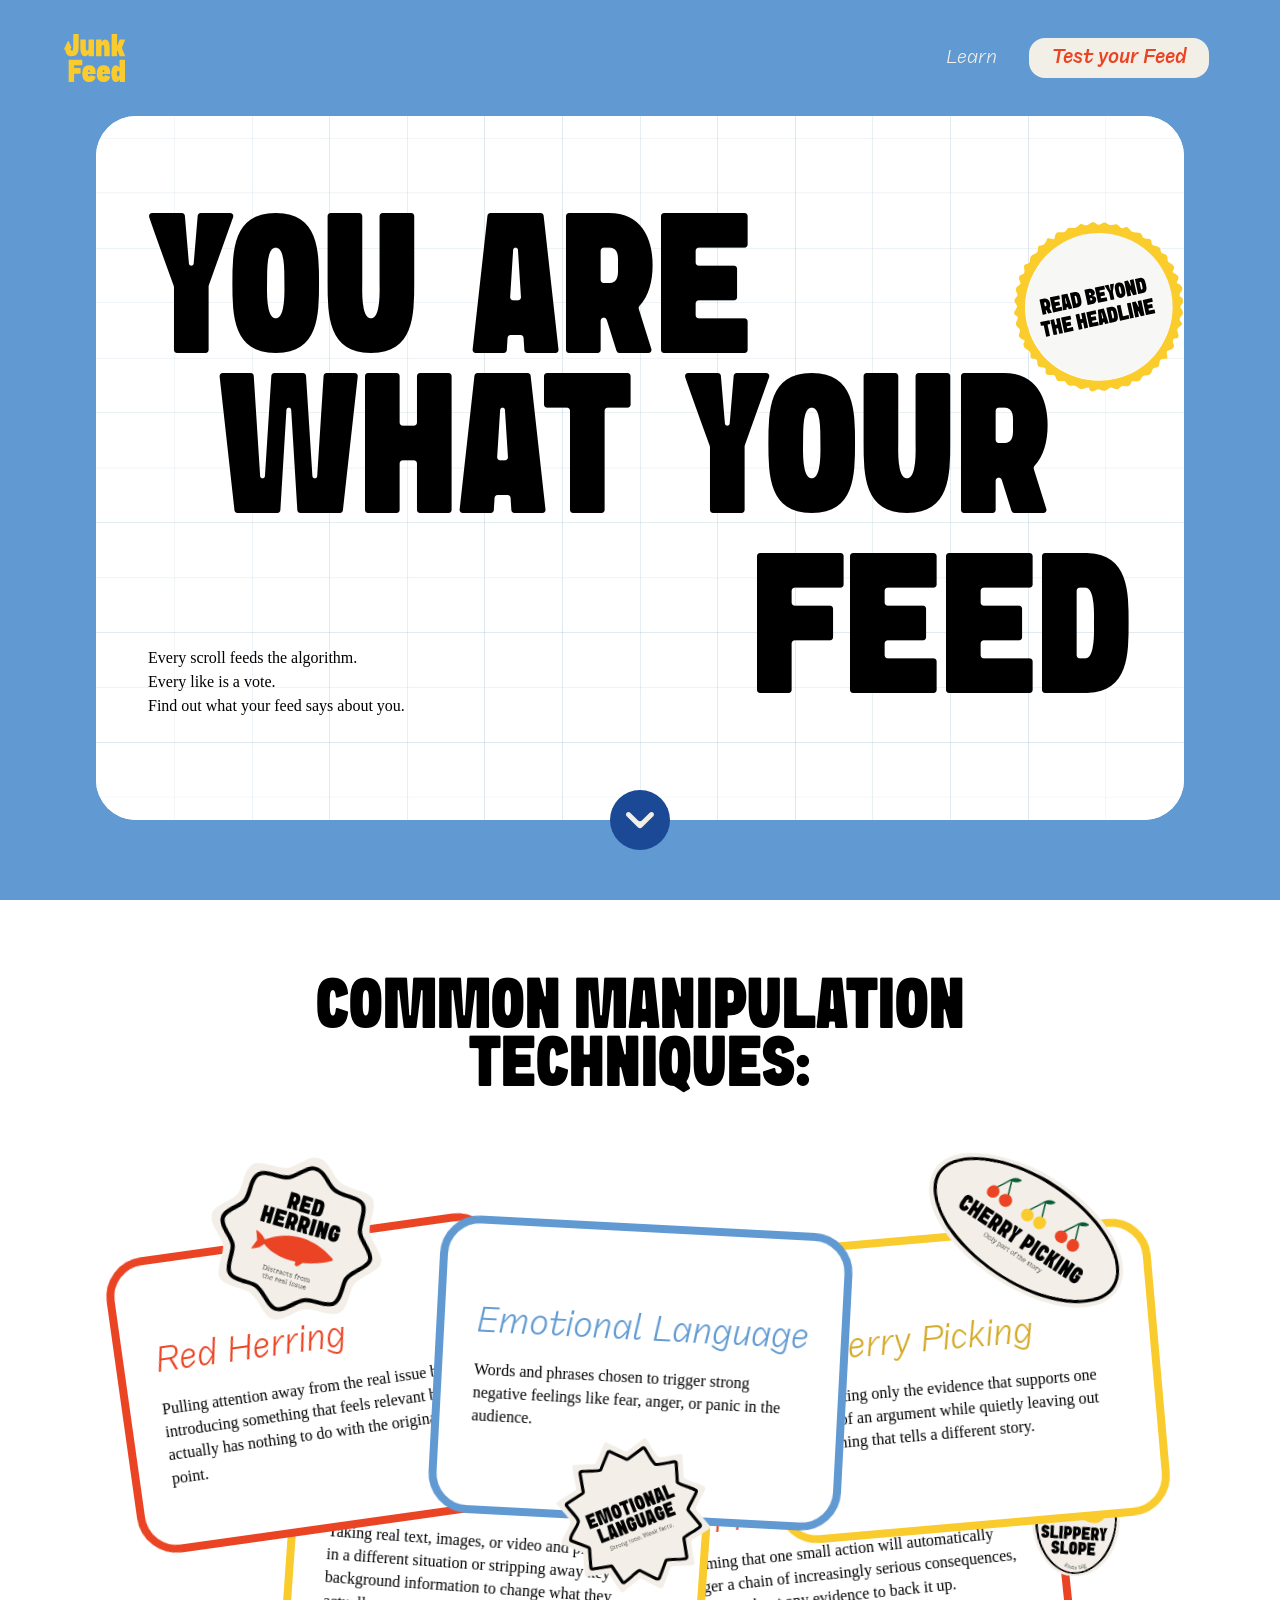
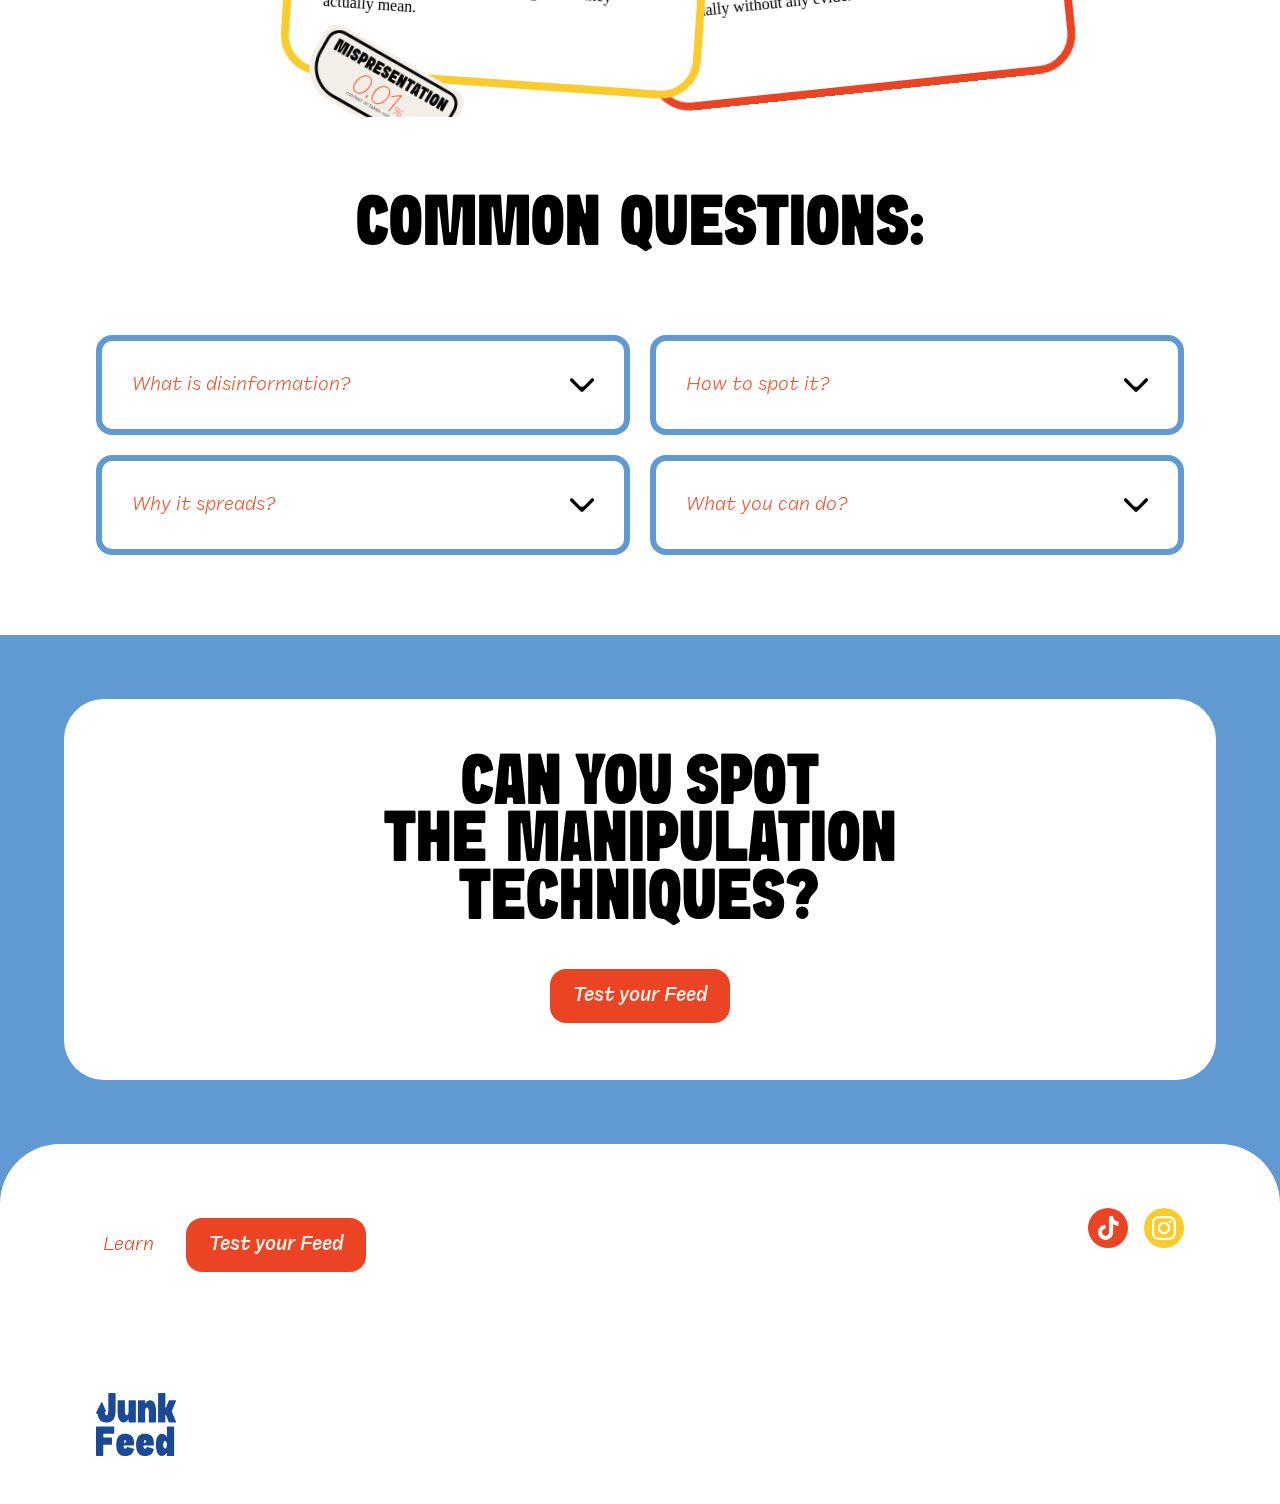
==== commit e0daaba1: "Match Figma large-screen layout: full white bands, hero/CTA cards on blue" ====
--- a/index.html
+++ b/index.html
@@ -71,13 +71,12 @@
         </section>
       </div>
 
-      <section id="techniques" class="techniques-section section" aria-labelledby="techniques-heading">
-        <div class="techniques-card">
-          <h2 id="techniques-heading" class="techniques__title type-sink-title">
-            <span class="title-line">Common Manipulation</span>
-            <span class="title-line">Techniques:</span>
-          </h2>
-          <div class="techniques__grid techniques__grid--home">
+      <section id="techniques" class="techniques-band section" aria-labelledby="techniques-heading">
+        <h2 id="techniques-heading" class="techniques__title type-sink-title">
+          <span class="title-line">Common Manipulation</span>
+          <span class="title-line">Techniques:</span>
+        </h2>
+        <div class="techniques__grid techniques__grid--home">
           <div class="techniques__row techniques__row--home-first">
             <article
               class="technique-card technique-card--home technique-card--home-1 technique-card--red technique-card--w428"
@@ -157,16 +156,14 @@
             </p>
             </article>
           </div>
-          </div>
         </div>
       </section>
 
-      <section id="faq" class="faq-section section" aria-labelledby="faq-heading">
-        <div class="faq-card">
-          <h2 id="faq-heading" class="faq__title type-sink-title">
-            <span class="title-line">Common&nbsp;Questions:</span>
-          </h2>
-          <div class="faq__grid">
+      <section id="faq" class="faq-band section" aria-labelledby="faq-heading">
+        <h2 id="faq-heading" class="faq__title type-sink-title">
+          <span class="title-line">Common&nbsp;Questions:</span>
+        </h2>
+        <div class="faq__grid">
           <div class="faq-item">
             <button class="faq-item__trigger" type="button" aria-expanded="false">
               <span class="faq-item__question">What is&nbsp;disinformation?</span>
@@ -241,7 +238,6 @@
                 </p>
               </div>
             </div>
-          </div>
           </div>
         </div>
       </section>
--- a/css/styles.css
+++ b/css/styles.css
@@ -17,7 +17,8 @@
   --max-width: 1440px;
   --content-width: 1312px;
   --card-max: 1312px;
-  --section-gutter: max(24px, calc((100vw - min(var(--card-max), 92vw)) / 2));
+  --faq-grid-max: 1120px;
+  --section-gutter: max(24px, calc((100vw - min(var(--card-max), 85vw)) / 2));
   --layout-max: 1520px;
   --content-max: 1400px;
   --techniques-max: 1600px;
@@ -548,9 +549,9 @@
   flex-shrink: 0;
 }
 
-/* Techniques + FAQ — full-bleed bands; white content lives in *-card shells */
-.techniques-section,
-.faq-section,
+/* Full-bleed bands — Figma: hero/CTA = white card on blue; techniques/FAQ = full white */
+.techniques-band,
+.faq-band,
 .site-footer {
   width: 100vw;
   max-width: none;
@@ -559,39 +560,27 @@
   box-sizing: border-box;
 }
 
-.techniques-section,
-.faq-section {
-  background: var(--color-blue);
-  padding: 48px var(--section-gutter);
-  display: flex;
-  justify-content: center;
-}
-
-.techniques-section {
-  padding-bottom: 24px;
-}
-
-.faq-section {
-  padding-top: 24px;
-  padding-bottom: 48px;
-}
-
-.techniques-card,
-.faq-card {
-  width: 100%;
-  max-width: min(var(--card-max), 100%);
+.techniques-band,
+.faq-band {
   background: var(--color-white);
-  border-radius: var(--radius-lg);
-  box-sizing: border-box;
-  overflow: visible;
-}
-
-.techniques-card {
-  padding: 56px 40px 48px;
+  padding-left: var(--section-gutter);
+  padding-right: var(--section-gutter);
   display: flex;
   flex-direction: column;
   align-items: center;
-  gap: 56px;
+  overflow: visible;
+}
+
+.techniques-band {
+  padding-top: 80px;
+  padding-bottom: 0;
+  gap: 80px;
+}
+
+.faq-band {
+  padding-top: 80px;
+  padding-bottom: 80px;
+  gap: 80px;
 }
 
 .techniques--learn {
@@ -667,7 +656,7 @@
 .techniques__grid--home {
   gap: 0;
   width: 100%;
-  max-width: 100%;
+  max-width: min(var(--card-max), 100%);
   display: flex;
   flex-direction: column;
 }
@@ -973,18 +962,11 @@
   color: var(--color-black);
 }
 
-.faq-card {
-  padding: 56px 40px 48px;
-  display: flex;
-  flex-direction: column;
-  align-items: center;
-  gap: 48px;
-}
-
 .faq__title {
   text-align: center;
   color: var(--color-black);
   width: 100%;
+  max-width: var(--faq-grid-max);
 }
 
 .faq__grid {
@@ -993,6 +975,7 @@
   gap: 20px;
   align-items: start;
   width: 100%;
+  max-width: var(--faq-grid-max);
 }
 
 .faq-item {
@@ -1272,7 +1255,8 @@
   :root {
     --max-width: var(--layout-max);
     --content-width: var(--content-max);
-    --card-max: var(--content-max);
+    --card-max: min(1400px, 85vw);
+    --faq-grid-max: min(1200px, 72vw);
     --page-gutter: var(--section-gutter);
     --section-gap: 88px;
   }
@@ -1287,15 +1271,20 @@
     padding-right: var(--page-gutter);
   }
 
-  .page__inner,
-  .section:not(.techniques-section):not(.faq-section):not(.site-footer) {
+  .page__inner {
+    max-width: var(--card-max);
+    margin-left: auto;
+    margin-right: auto;
+  }
+
+  .section:not(.techniques-band):not(.faq-band):not(.site-footer) {
     max-width: var(--layout-max);
     margin-left: auto;
     margin-right: auto;
   }
 
   .site-header {
-    max-width: var(--card-max);
+    max-width: 100%;
     padding: 32px 0;
     gap: 16px;
   }
@@ -1347,8 +1336,8 @@
   }
 
   .hero-block-wrap,
-  .techniques-section,
-  .faq-section,
+  .techniques-band,
+  .faq-band,
   .learn-intro,
   .site-footer {
     padding-left: var(--section-gutter);
@@ -1366,9 +1355,14 @@
   .hero-block__content {
     max-width: 1180px;
     min-height: 520px;
-    margin-left: auto;
+    margin-left: 0;
     margin-right: auto;
     padding: 56px 64px;
+    align-self: flex-start;
+  }
+
+  .hero-block {
+    justify-content: flex-start;
   }
 
   .hero-block__tagline {
@@ -1384,13 +1378,15 @@
     max-height: 200px;
   }
 
-  .techniques-section {
+  .techniques-band {
     padding-top: var(--section-gap);
-    padding-bottom: 32px;
-  }
-
-  .techniques-card {
-    padding: 72px 56px 56px;
+    padding-bottom: 0;
+    gap: var(--section-gap);
+  }
+
+  .faq-band {
+    padding-top: var(--section-gap);
+    padding-bottom: var(--section-gap);
     gap: var(--section-gap);
   }
 
@@ -1400,10 +1396,12 @@
     margin-right: auto;
   }
 
-  .techniques__grid,
-  .techniques__grid--home,
+  .techniques__grid--home {
+    max-width: min(var(--card-max), 100%);
+  }
+
   .techniques__row {
-    max-width: 100%;
+    max-width: min(var(--card-max), 100%);
     margin-left: auto;
     margin-right: auto;
   }
@@ -1419,22 +1417,18 @@
     max-height: 240px;
   }
 
-  .faq-section {
-    padding-top: 32px;
-    padding-bottom: var(--section-gap);
-  }
-
-  .faq-card {
-    padding: 72px 56px 56px;
-    gap: var(--section-gap);
-  }
-
   .faq__title {
     max-width: 20ch;
     margin-left: auto;
     margin-right: auto;
   }
 
+  .faq__title,
+  .faq__grid {
+    width: 100%;
+    max-width: var(--faq-grid-max);
+  }
+
   .faq__grid {
     gap: 24px;
   }
@@ -1466,6 +1460,7 @@
 
   .cta-card {
     max-width: var(--card-max);
+    width: 100%;
     margin-left: auto;
     margin-right: auto;
     padding: 64px 72px;
@@ -1563,8 +1558,9 @@
   :root {
     --layout-max: 1520px;
     --content-max: 1400px;
-    --card-max: 1400px;
-    --techniques-max: 1600px;
+    --card-max: min(1400px, 85vw);
+    --faq-grid-max: min(1200px, 72vw);
+    --techniques-max: 1400px;
     --quiz-max: 980px;
     --sticker-scale: 0.76;
     --hero-bottom-gap: 72px;
@@ -1583,16 +1579,8 @@
     padding: 60px 72px;
   }
 
-  .techniques-card {
-    padding: 80px 64px 64px;
-  }
-
-  .faq-card {
-    padding: 80px 64px 64px;
-  }
-
   .techniques__row--home-second {
-    max-width: var(--techniques-max);
+    max-width: min(var(--card-max), 100%);
   }
 
   .quiz-screen__body {
@@ -1609,8 +1597,9 @@
   :root {
     --layout-max: 1600px;
     --content-max: 1480px;
-    --card-max: 1480px;
-    --techniques-max: 1600px;
+    --card-max: min(1480px, 85vw);
+    --faq-grid-max: min(1280px, 72vw);
+    --techniques-max: 1480px;
     --quiz-max: 1000px;
     --section-gap: 104px;
   }
@@ -1668,21 +1657,14 @@
     );
   }
 
-  .techniques-section {
+  .techniques-band {
     padding-top: 56px;
-    padding-bottom: 24px;
-  }
-
-  .techniques-card {
     gap: 56px;
   }
 
-  .faq-section {
-    padding-top: 24px;
+  .faq-band {
+    padding-top: 56px;
     padding-bottom: 56px;
-  }
-
-  .faq-card {
     gap: 56px;
   }
 
@@ -2160,12 +2142,8 @@
     order: -1;
   }
 
-  .techniques-section {
-    padding: 40px 20px 16px;
-  }
-
-  .techniques-card {
-    padding: 40px 20px 32px;
+  .techniques-band {
+    padding: 48px 20px 0;
     gap: 40px;
   }
 
@@ -2174,13 +2152,14 @@
     padding-bottom: 32px;
   }
 
-  .faq-section {
-    padding: 16px 20px 40px;
-  }
-
-  .faq-card {
-    padding: 40px 20px 32px;
+  .faq-band {
+    padding: 48px 20px 48px;
     gap: 40px;
+  }
+
+  .faq__title,
+  .faq__grid {
+    max-width: 100%;
   }
 
   .site-footer {
